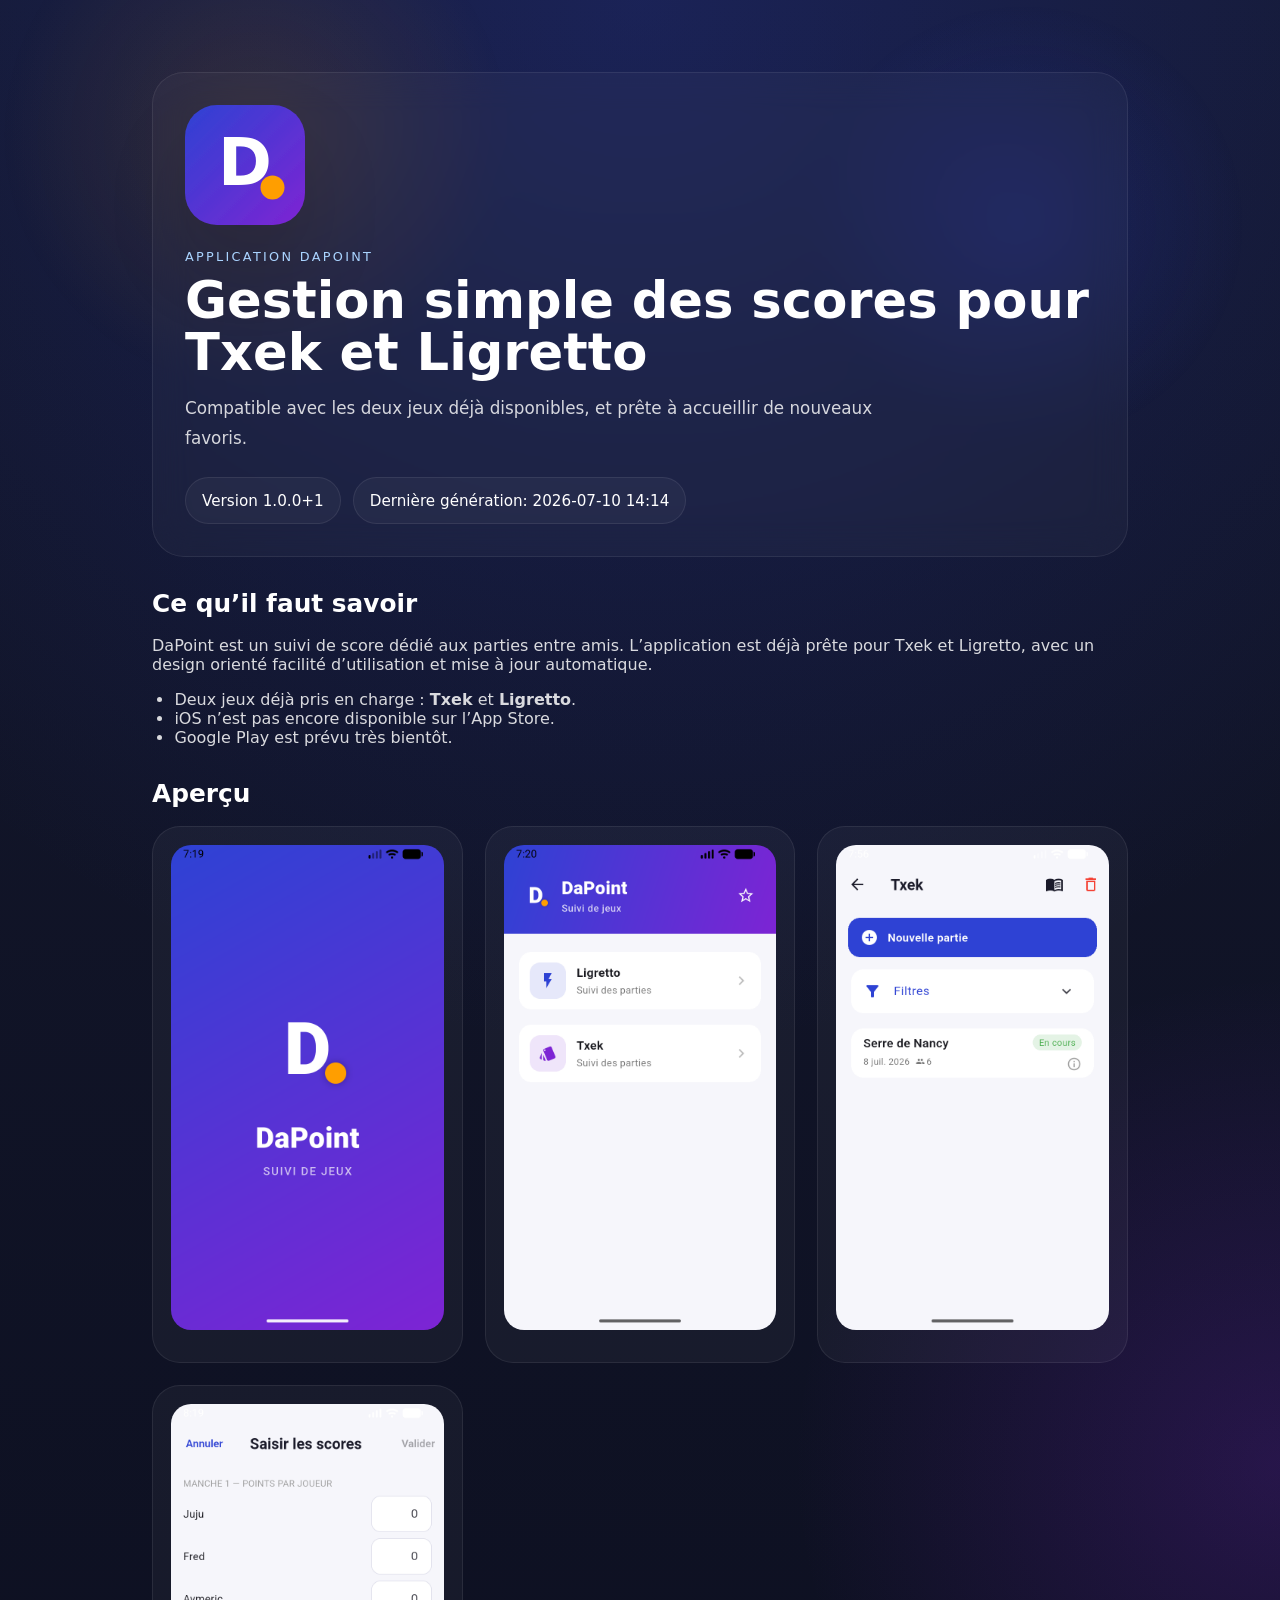
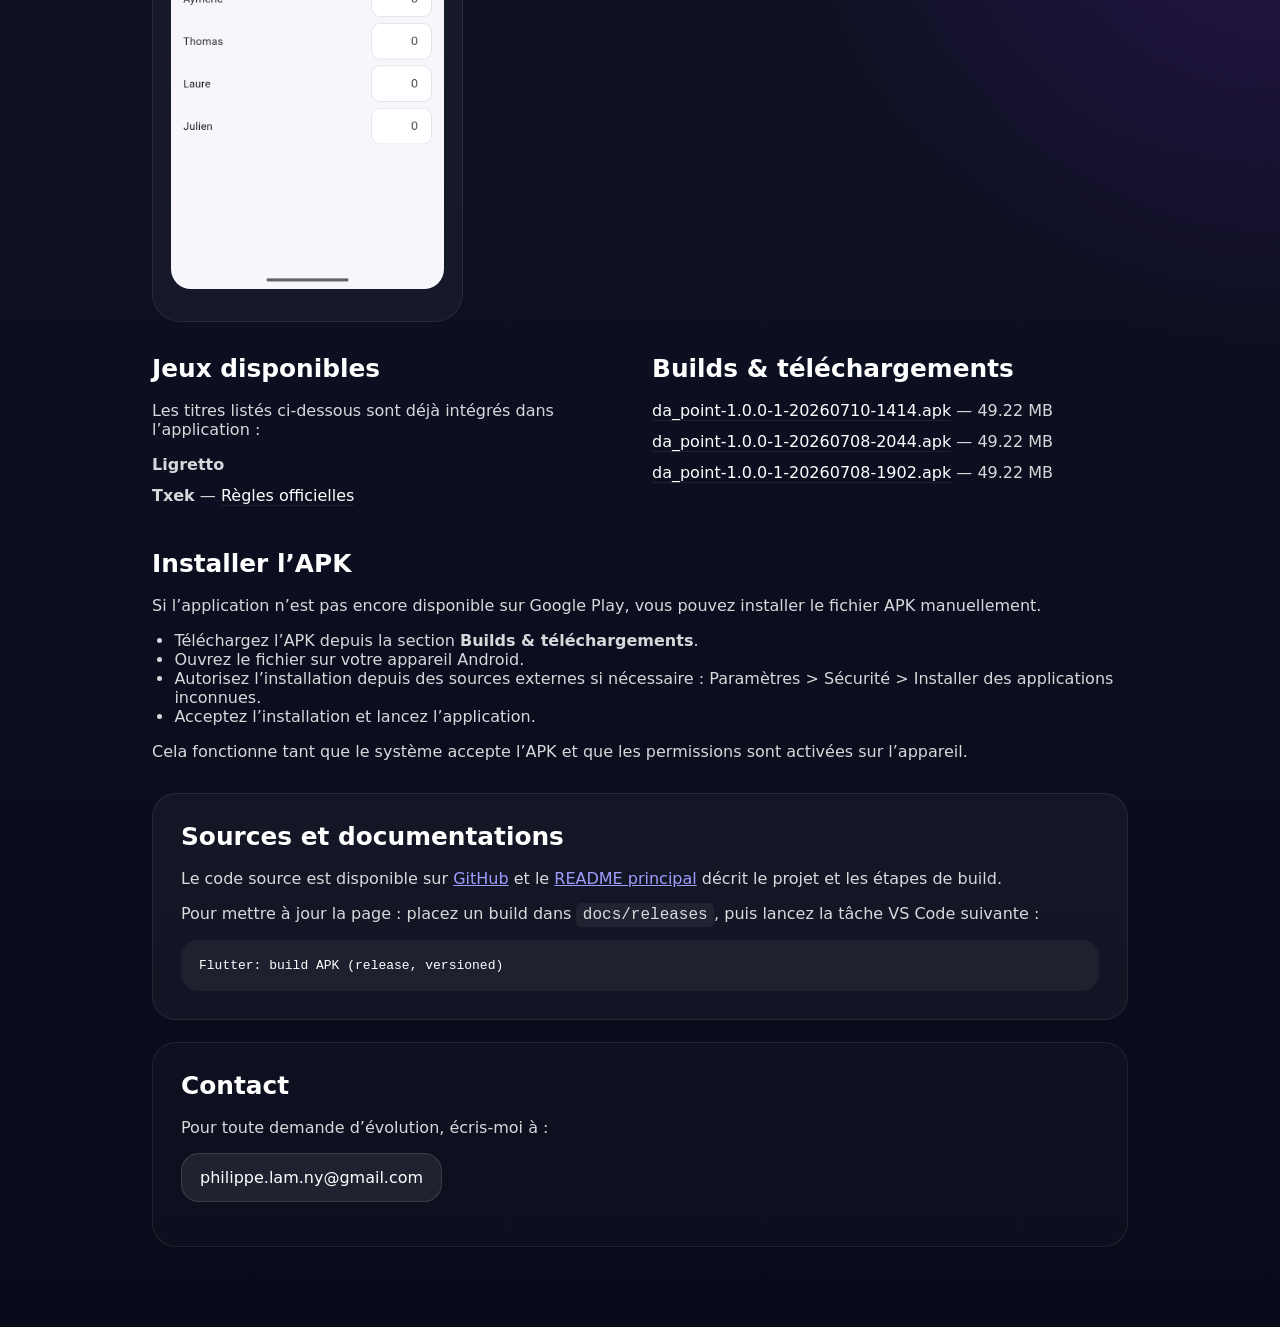
==== docs/index.html @ 2b5a8661 "Fixe" ====
<!DOCTYPE html>
<html lang="fr">

<head>
  <meta charset="UTF-8" />
  <meta name="viewport" content="width=device-width, initial-scale=1.0" />
  <meta name="theme-color" content="#2E42D3" />
  <meta name="description"
    content="DaPoint — suivi de score pour Txek et Ligretto. iOS bientôt disponible, Android bientôt sur Google Play." />
  <title>DaPoint — Présentation</title>
  <link rel="icon" href="favicon.svg" type="image/svg+xml" />
  <link rel="stylesheet" href="styles.css" />
</head>

<body>
  <main>
    <section class="hero">
      <div class="hero-brand">
        <img src="logo.svg" alt="Logo DaPoint" class="hero-logo" />
        <div>
          <p class="eyebrow">Application DaPoint</p>
          <h1>Gestion simple des scores pour Txek et Ligretto</h1>
          <p class="subtitle">Compatible avec les deux jeux déjà disponibles, et prête à accueillir de nouveaux favoris.
          </p>
        </div>
      </div>
      <div class="hero-badges">
        <span>Version 1.0.0+1</span>
        <span>Dernière génération: 2026-07-10 14:14</span>
      </div>
    </section>

    <section>
      <h2>Ce qu’il faut savoir</h2>
      <p>DaPoint est un suivi de score dédié aux parties entre amis. L’application est déjà prête pour Txek et Ligretto,
        avec un design orienté facilité d’utilisation et mise à jour automatique.</p>
      <ul>
        <li>Deux jeux déjà pris en charge : <strong>Txek</strong> et <strong>Ligretto</strong>.</li>
        <li>iOS n’est pas encore disponible sur l’App Store.</li>
        <li>Google Play est prévu très bientôt.</li>
      </ul>
    </section>

    <section class="screens">
      <h2>Aperçu</h2>
      <div class="screens-grid">
          <div class="screen-card"><img src="screenshots/screen_app1.png" alt="Capture d'écran DaPoint" /></div>
      <div class="screen-card"><img src="screenshots/screen_app2.png" alt="Capture d'écran DaPoint" /></div>
       <div class="screen-card"><img src="screenshots/screen_new_game.png" alt="Capture d'écran DaPoint" /></div>
       
        <div class="screen-card"><img src="screenshots/screen_serre_de_nancy_score_entry.png"
            alt="Capture d'écran DaPoint" /></div>
        
      </div>
    </section>

    <section>
      <div class="section-grid">
        <div>
          <h2>Jeux disponibles</h2>
          <p>Les titres listés ci-dessous sont déjà intégrés dans l’application :</p>
          <ul class="link-list">
            <li><strong>Ligretto</strong></li>
            <li><strong>Txek</strong> — <a href="https://www.txek.fr/txek-faq/" target="_blank" rel="noopener">Règles
                officielles</a></li>
          </ul>
        </div>

        <div>
          <h2>Builds & téléchargements</h2>
          <ul class="link-list">
            <li><a href="releases/da_point-1.0.0-1-20260710-1414.apk">da_point-1.0.0-1-20260710-1414.apk</a> — 49.22 MB
            </li>
            <li><a href="releases/da_point-1.0.0-1-20260708-2044.apk">da_point-1.0.0-1-20260708-2044.apk</a> — 49.22 MB
            </li>
            <li><a href="releases/da_point-1.0.0-1-20260708-1902.apk">da_point-1.0.0-1-20260708-1902.apk</a> — 49.22 MB
            </li>
          </ul>
        </div>
      </div>
    </section>

    <section>
      <h2>Installer l’APK</h2>
      <p>Si l’application n’est pas encore disponible sur Google Play, vous pouvez installer le fichier APK
        manuellement.</p>
      <ul>
        <li>Téléchargez l’APK depuis la section <strong>Builds & téléchargements</strong>.</li>
        <li>Ouvrez le fichier sur votre appareil Android.</li>
        <li>Autorisez l’installation depuis des sources externes si nécessaire : Paramètres > Sécurité > Installer des
          applications inconnues.</li>
        <li>Acceptez l’installation et lancez l’application.</li>
      </ul>
      <p>Cela fonctionne tant que le système accepte l’APK et que les permissions sont activées sur l’appareil.</p>
    </section>

    <section class="callout">
      <h2>Sources et documentations</h2>
      <p>Le code source est disponible sur <a href="https://github.com/philippelamny/DaPoint-IOS" target="_blank"
          rel="noopener">GitHub</a> et le <a href="https://github.com/philippelamny/DaPoint-IOS/blob/main/README.md"
          target="_blank" rel="noopener">README principal</a> décrit le projet et les étapes de build.</p>
      <p>Pour mettre à jour la page : placez un build dans <code>docs/releases</code>, puis lancez la tâche VS Code
        suivante :</p>
      <pre>Flutter: build APK (release, versioned)</pre>
    </section>

    <section class="contact-block">
      <h2>Contact</h2>
      <p>Pour toute demande d’évolution, écris-moi à :</p>
      <p class="contact-link"><a
          href="mailto:philippe.lam.ny@gmail.com?subject=Demande%20d%27%C3%A9volution">philippe.lam.ny@gmail.com</a></p>
    </section>
  </main>
</body>

</html>
---- docs/styles.css ----
* {
  box-sizing: border-box;
}

:root {
  color-scheme: dark;
  color: #ffffff;
  background: #090b1a;
  font-family: Inter, system-ui, -apple-system, BlinkMacSystemFont, "Segoe UI", sans-serif;
}

body {
  margin: 0;
  min-height: 100vh;
  background: radial-gradient(circle at top, rgba(46, 66, 211, 0.25), transparent 35%),
              radial-gradient(circle at right, rgba(126, 36, 211, 0.22), transparent 25%),
              linear-gradient(180deg, #14182d 0%, #090b1a 100%);
}

body::before {
  content: "";
  position: fixed;
  inset: 0;
  background: radial-gradient(circle at 20% 15%, rgba(255, 158, 0, 0.12), transparent 20%),
              radial-gradient(circle at 80% 25%, rgba(46, 66, 211, 0.18), transparent 18%);
  pointer-events: none;
}

main {
  position: relative;
  max-width: 1024px;
  margin: 0 auto;
  padding: 40px 24px 80px;
}

.hero {
  border: 1px solid rgba(255, 255, 255, 0.08);
  background: rgba(255, 255, 255, 0.03);
  backdrop-filter: blur(18px);
  border-radius: 32px;
  padding: 32px;
  display: grid;
  gap: 24px;
}

.hero-brand {
  display: flex;
  align-items: center;
  gap: 24px;
  flex-wrap: wrap;
  justify-content: space-between;
}

.hero-brand > div {
  min-width: 0;
}

.hero-logo {
  width: 120px;
  min-width: 120px;
  border-radius: 32px;
  box-shadow: 0 40px 80px rgba(0, 0, 0, 0.15);
  flex-shrink: 0;
}

.eyebrow {
  margin: 0 0 10px;
  text-transform: uppercase;
  letter-spacing: 0.18em;
  color: #aad4ff;
  font-size: 0.8rem;
}

.hero h1 {
  margin: 0;
  font-size: clamp(2.4rem, 4vw, 4rem);
  line-height: 1.02;
}

.subtitle {
  margin: 16px 0 0;
  max-width: 700px;
  color: rgba(255, 255, 255, 0.82);
  font-size: 1.05rem;
  line-height: 1.75;
}

.hero-badges {
  display: flex;
  flex-wrap: wrap;
  gap: 12px;
  justify-content: flex-start;
}

.hero-badges span {
  display: inline-flex;
  align-items: center;
  gap: 0.5rem;
  padding: 0.85rem 1rem;
  border-radius: 999px;
  border: 1px solid rgba(255, 255, 255, 0.08);
  background: rgba(255, 255, 255, 0.04);
  font-size: 0.95rem;
}

section {
  margin-top: 32px;
}

h2 {
  margin: 0 0 18px;
  font-size: 1.55rem;
}

p,
li {
  color: rgba(255, 255, 255, 0.84);
}

ul {
  padding-left: 1.4rem;
  margin: 0;
}

ul.link-list {
  list-style: none;
  padding: 0;
  margin: 0;
}

ul.link-list li {
  margin-bottom: 12px;
}

ul.link-list li a {
  color: #fff;
  text-decoration: none;
  border-bottom: 1px solid rgba(255, 255, 255, 0.08);
}

ul.link-list li a:hover {
  color: #ffd071;
  border-color: rgba(255, 209, 113, 0.28);
}

.code,
code {
  font-family: ui-monospace, SFMono-Regular, Menlo, Monaco, Consolas, "Liberation Mono", "Courier New", monospace;
  background: rgba(255, 255, 255, 0.06);
  padding: 0.2rem 0.4rem;
  border-radius: 0.35rem;
}

.section-grid {
  display: grid;
  gap: 24px;
  grid-template-columns: repeat(auto-fit, minmax(280px, 1fr));
}

.callout {
  border: 1px solid rgba(255, 255, 255, 0.08);
  background: rgba(255, 255, 255, 0.04);
  padding: 28px;
  border-radius: 24px;
}

.contact-block {
  border: 1px solid rgba(255, 255, 255, 0.08);
  background: rgba(255, 255, 255, 0.02);
  padding: 28px;
  border-radius: 24px;
  margin-top: 22px;
}

.contact-block p {
  margin: 0 0 16px;
}

.contact-link a {
  display: inline-flex;
  align-items: center;
  padding: 14px 18px;
  border-radius: 18px;
  background: rgba(255, 255, 255, 0.08);
  color: #ffffff;
  text-decoration: none;
  border: 1px solid rgba(255, 255, 255, 0.12);
}

.contact-link a:hover {
  background: rgba(255, 255, 255, 0.12);
}

pre {
  margin: 16px 0 0;
  padding: 18px;
  border-radius: 18px;
  background: rgba(255, 255, 255, 0.05);
  overflow-x: auto;
}

.screens {
  margin-top: 32px;
}

.screens-grid,
.screenshot-grid {
  display: grid;
  gap: 22px;
  grid-template-columns: repeat(auto-fit, minmax(240px, 1fr));
}

.screen-card,
.screenshot-card {
  background: rgba(255, 255, 255, 0.04);
  border: 1px solid rgba(255, 255, 255, 0.08);
  border-radius: 28px;
  padding: 18px;
}

.screen-card img,
.screenshot-card img {
  width: 100%;
  height: auto;
  border-radius: 20px;
  display: block;
  margin-bottom: 14px;
}

.screen-card p,
.screenshot-card p {
  margin: 0;
  color: rgba(255, 255, 255, 0.82);
  font-size: 0.98rem;
}

.screenshot-card {
  padding: 12px;
}

@media (max-width: 980px) {
  .screens-grid,
  .screenshot-grid {
    grid-template-columns: repeat(2, minmax(220px, 1fr));
  }
}

@media (max-width: 720px) {
  main {
    padding: 24px 16px 48px;
  }

  .hero {
    padding: 24px;
  }

  .hero-brand {
    justify-content: center;
    gap: 18px;
  }

  .hero-logo {
    width: 98px;
    min-width: auto;
  }

  .hero-badges {
    justify-content: center;
  }

  .hero-badges span {
    width: 100%;
    justify-content: center;
  }

  .section-grid {
    grid-template-columns: 1fr;
  }

  .screens-grid,
  .screenshot-grid {
    grid-template-columns: 1fr;
  }

  .screen-card,
  .screenshot-card,
  .callout,
  .contact-block {
    padding: 18px;
  }
}
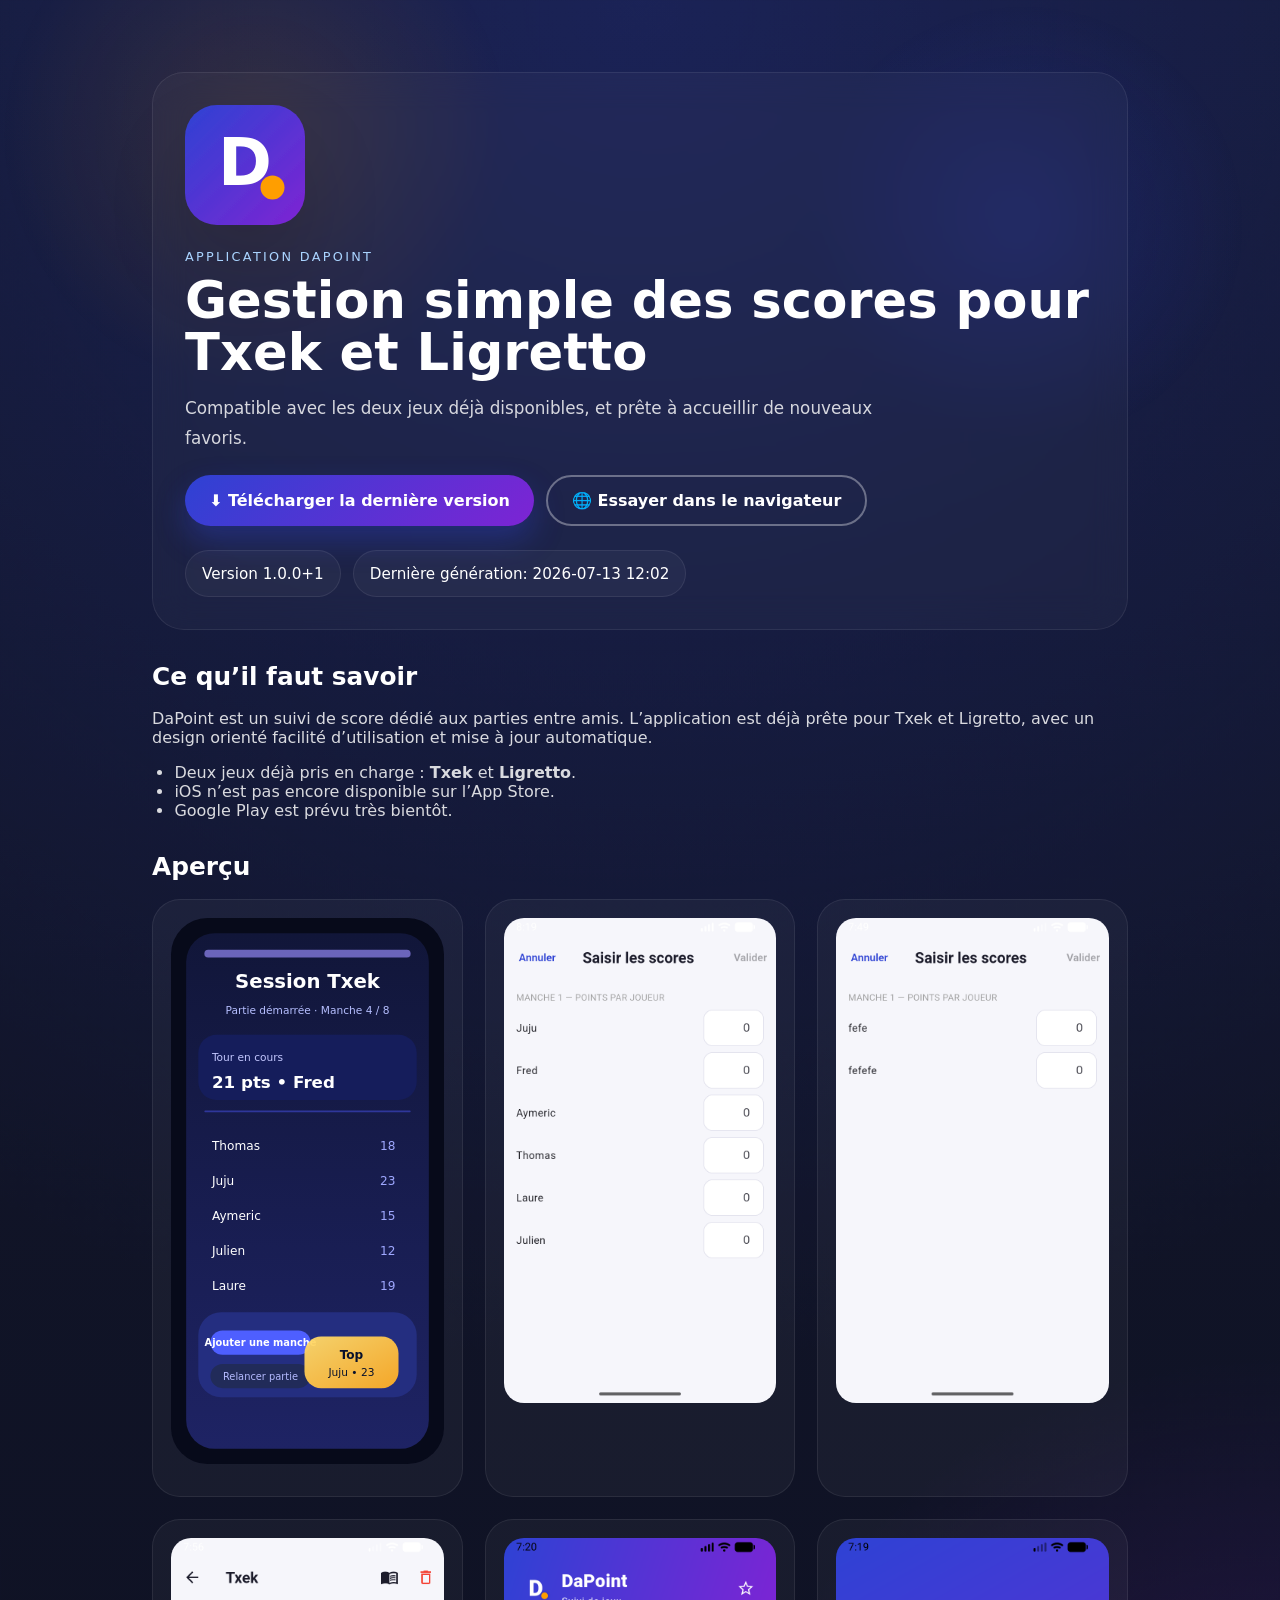
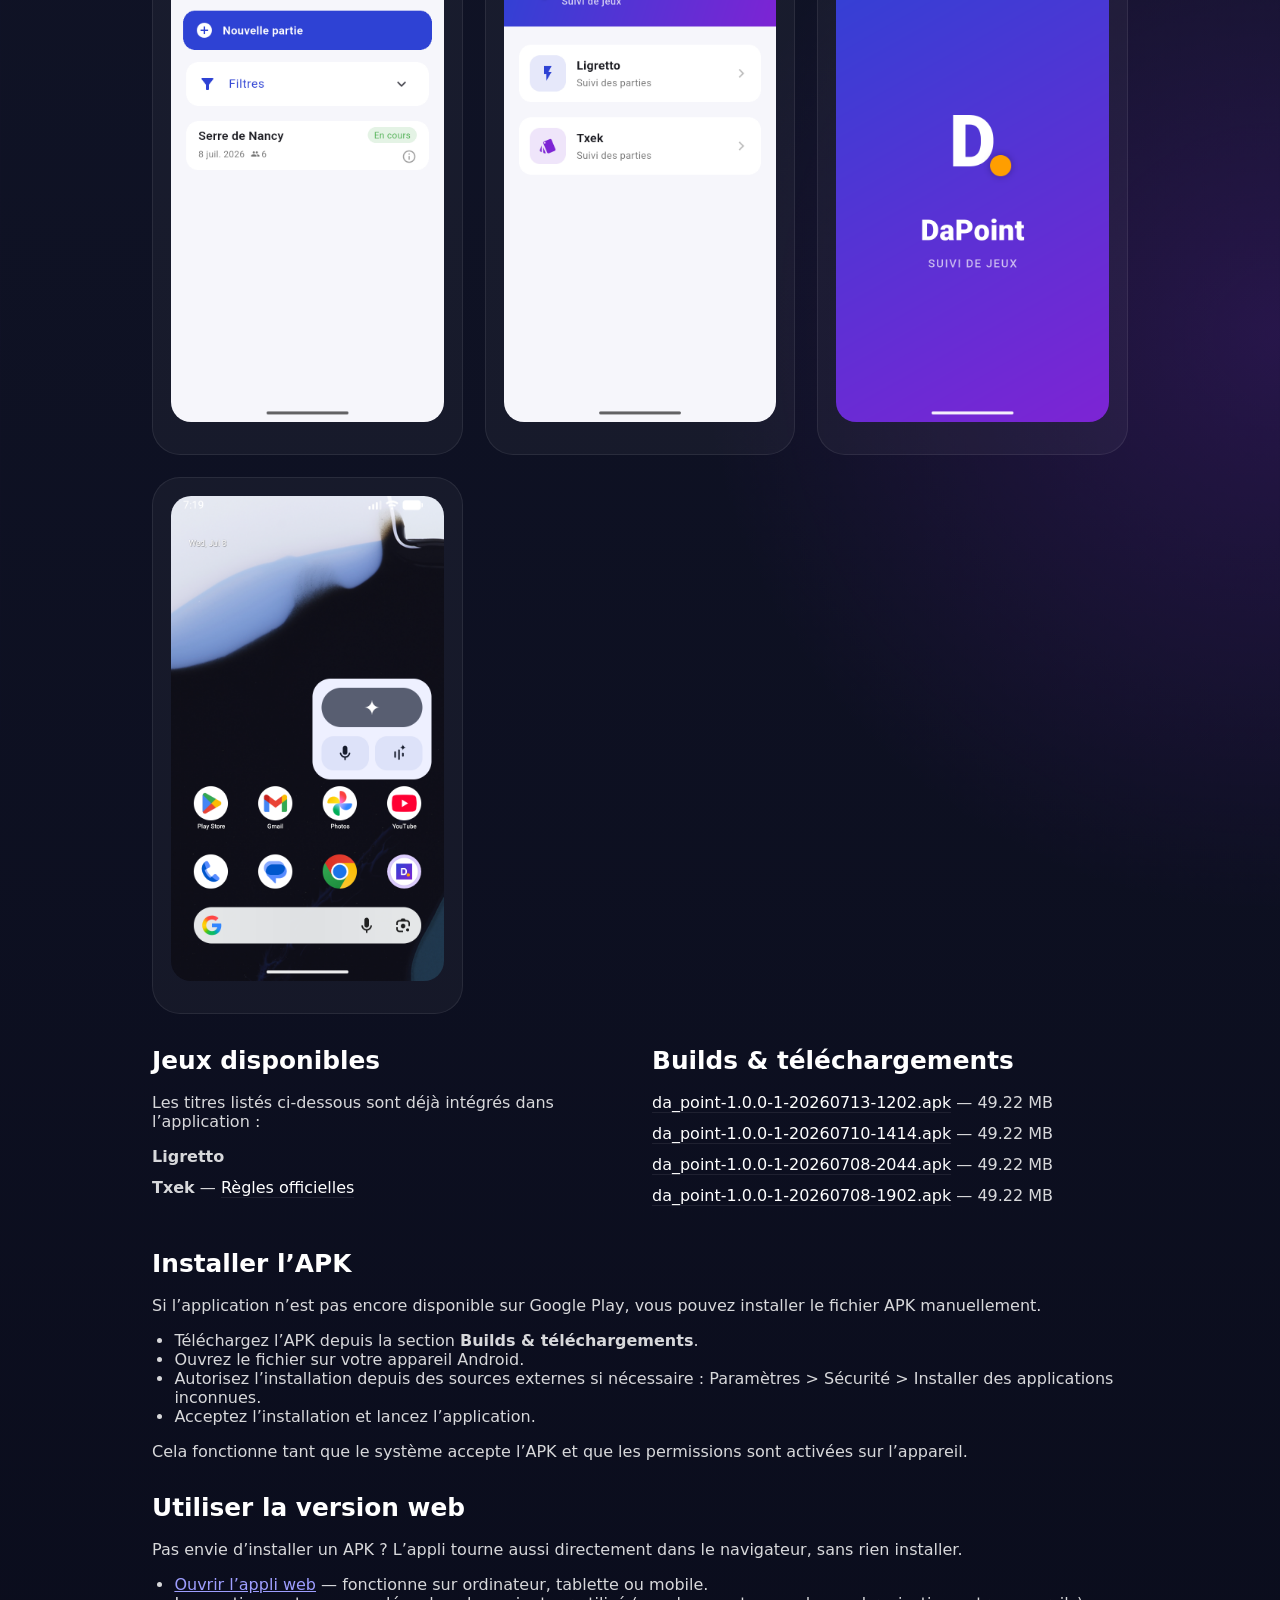
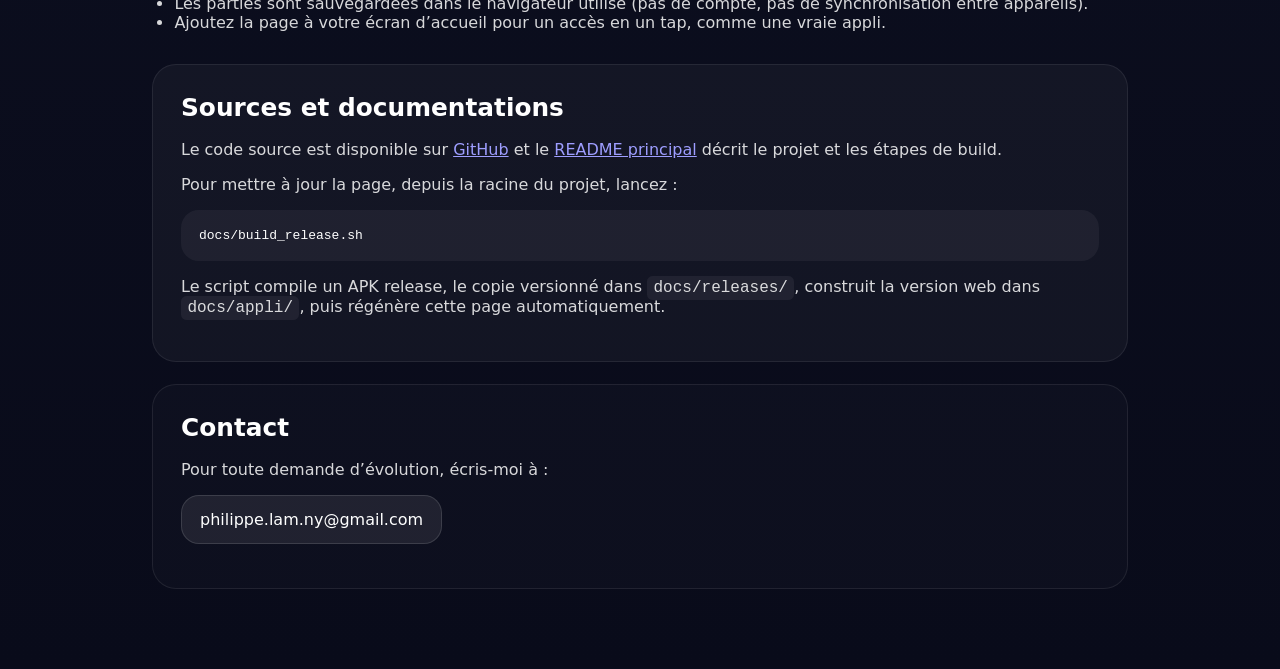
==== commit 006208e5: "Appli web" ====
--- a/docs/index.html
+++ b/docs/index.html
@@ -1,17 +1,14 @@
 <!DOCTYPE html>
 <html lang="fr">
-
 <head>
   <meta charset="UTF-8" />
   <meta name="viewport" content="width=device-width, initial-scale=1.0" />
   <meta name="theme-color" content="#2E42D3" />
-  <meta name="description"
-    content="DaPoint — suivi de score pour Txek et Ligretto. iOS bientôt disponible, Android bientôt sur Google Play." />
+  <meta name="description" content="DaPoint — suivi de score pour Txek et Ligretto. iOS bientôt disponible, Android bientôt sur Google Play." />
   <title>DaPoint — Présentation</title>
   <link rel="icon" href="favicon.svg" type="image/svg+xml" />
   <link rel="stylesheet" href="styles.css" />
 </head>
-
 <body>
   <main>
     <section class="hero">
@@ -20,20 +17,22 @@
         <div>
           <p class="eyebrow">Application DaPoint</p>
           <h1>Gestion simple des scores pour Txek et Ligretto</h1>
-          <p class="subtitle">Compatible avec les deux jeux déjà disponibles, et prête à accueillir de nouveaux favoris.
-          </p>
+          <p class="subtitle">Compatible avec les deux jeux déjà disponibles, et prête à accueillir de nouveaux favoris.</p>
+          <div class="hero-ctas">
+            <a class="cta" href="releases/da_point-1.0.0-1-20260713-1202.apk" download>⬇️ Télécharger la dernière version</a>
+            <a class="cta secondary" href="appli/">🌐 Essayer dans le navigateur</a>
+          </div>
         </div>
       </div>
       <div class="hero-badges">
         <span>Version 1.0.0+1</span>
-        <span>Dernière génération: 2026-07-10 14:14</span>
+        <span>Dernière génération: 2026-07-13 12:02</span>
       </div>
     </section>
 
     <section>
       <h2>Ce qu’il faut savoir</h2>
-      <p>DaPoint est un suivi de score dédié aux parties entre amis. L’application est déjà prête pour Txek et Ligretto,
-        avec un design orienté facilité d’utilisation et mise à jour automatique.</p>
+      <p>DaPoint est un suivi de score dédié aux parties entre amis. L’application est déjà prête pour Txek et Ligretto, avec un design orienté facilité d’utilisation et mise à jour automatique.</p>
       <ul>
         <li>Deux jeux déjà pris en charge : <strong>Txek</strong> et <strong>Ligretto</strong>.</li>
         <li>iOS n’est pas encore disponible sur l’App Store.</li>
@@ -44,13 +43,10 @@
     <section class="screens">
       <h2>Aperçu</h2>
       <div class="screens-grid">
-          <div class="screen-card"><img src="screenshots/screen_app1.png" alt="Capture d'écran DaPoint" /></div>
-      <div class="screen-card"><img src="screenshots/screen_app2.png" alt="Capture d'écran DaPoint" /></div>
-       <div class="screen-card"><img src="screenshots/screen_new_game.png" alt="Capture d'écran DaPoint" /></div>
-       
-        <div class="screen-card"><img src="screenshots/screen_serre_de_nancy_score_entry.png"
-            alt="Capture d'écran DaPoint" /></div>
-        
+        <div class="screen-card">
+          <img src="screen-live-game.svg" alt="Partie en cours DaPoint" />
+        </div>
+        <div class="screen-card"><img src="screenshots/screen_serre_de_nancy_score_entry.png" alt="Capture d'écran DaPoint" /></div><div class="screen-card"><img src="screenshots/screen_score_entry.png" alt="Capture d'écran DaPoint" /></div><div class="screen-card"><img src="screenshots/screen_new_game.png" alt="Capture d'écran DaPoint" /></div><div class="screen-card"><img src="screenshots/screen_app2.png" alt="Capture d'écran DaPoint" /></div><div class="screen-card"><img src="screenshots/screen_app1.png" alt="Capture d'écran DaPoint" /></div><div class="screen-card"><img src="screenshots/screen1.png" alt="Capture d'écran DaPoint" /></div>
       </div>
     </section>
 
@@ -60,21 +56,14 @@
           <h2>Jeux disponibles</h2>
           <p>Les titres listés ci-dessous sont déjà intégrés dans l’application :</p>
           <ul class="link-list">
-            <li><strong>Ligretto</strong></li>
-            <li><strong>Txek</strong> — <a href="https://www.txek.fr/txek-faq/" target="_blank" rel="noopener">Règles
-                officielles</a></li>
+            <li><strong>Ligretto</strong></li><li><strong>Txek</strong> — <a href="https://www.txek.fr/txek-faq/" target="_blank" rel="noopener">Règles officielles</a></li>
           </ul>
         </div>
 
         <div>
           <h2>Builds & téléchargements</h2>
           <ul class="link-list">
-            <li><a href="releases/da_point-1.0.0-1-20260710-1414.apk">da_point-1.0.0-1-20260710-1414.apk</a> — 49.22 MB
-            </li>
-            <li><a href="releases/da_point-1.0.0-1-20260708-2044.apk">da_point-1.0.0-1-20260708-2044.apk</a> — 49.22 MB
-            </li>
-            <li><a href="releases/da_point-1.0.0-1-20260708-1902.apk">da_point-1.0.0-1-20260708-1902.apk</a> — 49.22 MB
-            </li>
+            <li><a href="releases/da_point-1.0.0-1-20260713-1202.apk">da_point-1.0.0-1-20260713-1202.apk</a> — 49.22 MB</li><li><a href="releases/da_point-1.0.0-1-20260710-1414.apk">da_point-1.0.0-1-20260710-1414.apk</a> — 49.22 MB</li><li><a href="releases/da_point-1.0.0-1-20260708-2044.apk">da_point-1.0.0-1-20260708-2044.apk</a> — 49.22 MB</li><li><a href="releases/da_point-1.0.0-1-20260708-1902.apk">da_point-1.0.0-1-20260708-1902.apk</a> — 49.22 MB</li>
           </ul>
         </div>
       </div>
@@ -82,35 +71,39 @@
 
     <section>
       <h2>Installer l’APK</h2>
-      <p>Si l’application n’est pas encore disponible sur Google Play, vous pouvez installer le fichier APK
-        manuellement.</p>
+      <p>Si l’application n’est pas encore disponible sur Google Play, vous pouvez installer le fichier APK manuellement.</p>
       <ul>
         <li>Téléchargez l’APK depuis la section <strong>Builds & téléchargements</strong>.</li>
         <li>Ouvrez le fichier sur votre appareil Android.</li>
-        <li>Autorisez l’installation depuis des sources externes si nécessaire : Paramètres > Sécurité > Installer des
-          applications inconnues.</li>
+        <li>Autorisez l’installation depuis des sources externes si nécessaire : Paramètres > Sécurité > Installer des applications inconnues.</li>
         <li>Acceptez l’installation et lancez l’application.</li>
       </ul>
       <p>Cela fonctionne tant que le système accepte l’APK et que les permissions sont activées sur l’appareil.</p>
     </section>
 
+    <section>
+      <h2>Utiliser la version web</h2>
+      <p>Pas envie d’installer un APK ? L’appli tourne aussi directement dans le navigateur, sans rien installer.</p>
+      <ul>
+        <li><a href="appli/">Ouvrir l’appli web</a> — fonctionne sur ordinateur, tablette ou mobile.</li>
+        <li>Les parties sont sauvegardées dans le navigateur utilisé (pas de compte, pas de synchronisation entre appareils).</li>
+        <li>Ajoutez la page à votre écran d’accueil pour un accès en un tap, comme une vraie appli.</li>
+      </ul>
+    </section>
+
     <section class="callout">
       <h2>Sources et documentations</h2>
-      <p>Le code source est disponible sur <a href="https://github.com/philippelamny/DaPoint-IOS" target="_blank"
-          rel="noopener">GitHub</a> et le <a href="https://github.com/philippelamny/DaPoint-IOS/blob/main/README.md"
-          target="_blank" rel="noopener">README principal</a> décrit le projet et les étapes de build.</p>
-      <p>Pour mettre à jour la page : placez un build dans <code>docs/releases</code>, puis lancez la tâche VS Code
-        suivante :</p>
-      <pre>Flutter: build APK (release, versioned)</pre>
+      <p>Le code source est disponible sur <a href="https://github.com/philippelamny/DaPoint-IOS" target="_blank" rel="noopener">GitHub</a> et le <a href="https://github.com/philippelamny/DaPoint-IOS/blob/main/README.md" target="_blank" rel="noopener">README principal</a> décrit le projet et les étapes de build.</p>
+      <p>Pour mettre à jour la page, depuis la racine du projet, lancez :</p>
+      <pre>docs/build_release.sh</pre>
+      <p>Le script compile un APK release, le copie versionné dans <code>docs/releases/</code>, construit la version web dans <code>docs/appli/</code>, puis régénère cette page automatiquement.</p>
     </section>
 
     <section class="contact-block">
       <h2>Contact</h2>
       <p>Pour toute demande d’évolution, écris-moi à :</p>
-      <p class="contact-link"><a
-          href="mailto:philippe.lam.ny@gmail.com?subject=Demande%20d%27%C3%A9volution">philippe.lam.ny@gmail.com</a></p>
+      <p class="contact-link"><a href="mailto:philippe.lam.ny@gmail.com?subject=Demande%20d%27%C3%A9volution">philippe.lam.ny@gmail.com</a></p>
     </section>
   </main>
 </body>
-
-</html>+</html>
--- a/docs/styles.css
+++ b/docs/styles.css
@@ -83,6 +83,42 @@
   color: rgba(255, 255, 255, 0.82);
   font-size: 1.05rem;
   line-height: 1.75;
+}
+
+.hero-ctas {
+  display: flex;
+  flex-wrap: wrap;
+  gap: 12px;
+}
+
+.cta {
+  display: inline-flex;
+  align-items: center;
+  gap: 8px;
+  margin-top: 22px;
+  padding: 14px 24px;
+  border-radius: 999px;
+  background: linear-gradient(135deg, #2e42d3, #7d24d4);
+  color: #fff;
+  font-weight: 700;
+  text-decoration: none;
+  box-shadow: 0 14px 30px rgba(46, 66, 211, 0.35);
+}
+
+.cta:hover {
+  filter: brightness(1.1);
+}
+
+.cta.secondary {
+  background: transparent;
+  color: #fff;
+  border: 2px solid rgba(255, 255, 255, 0.35);
+  box-shadow: none;
+}
+
+.cta.secondary:hover {
+  background: rgba(255, 255, 255, 0.1);
+  border-color: rgba(255, 255, 255, 0.6);
 }
 
 .hero-badges {
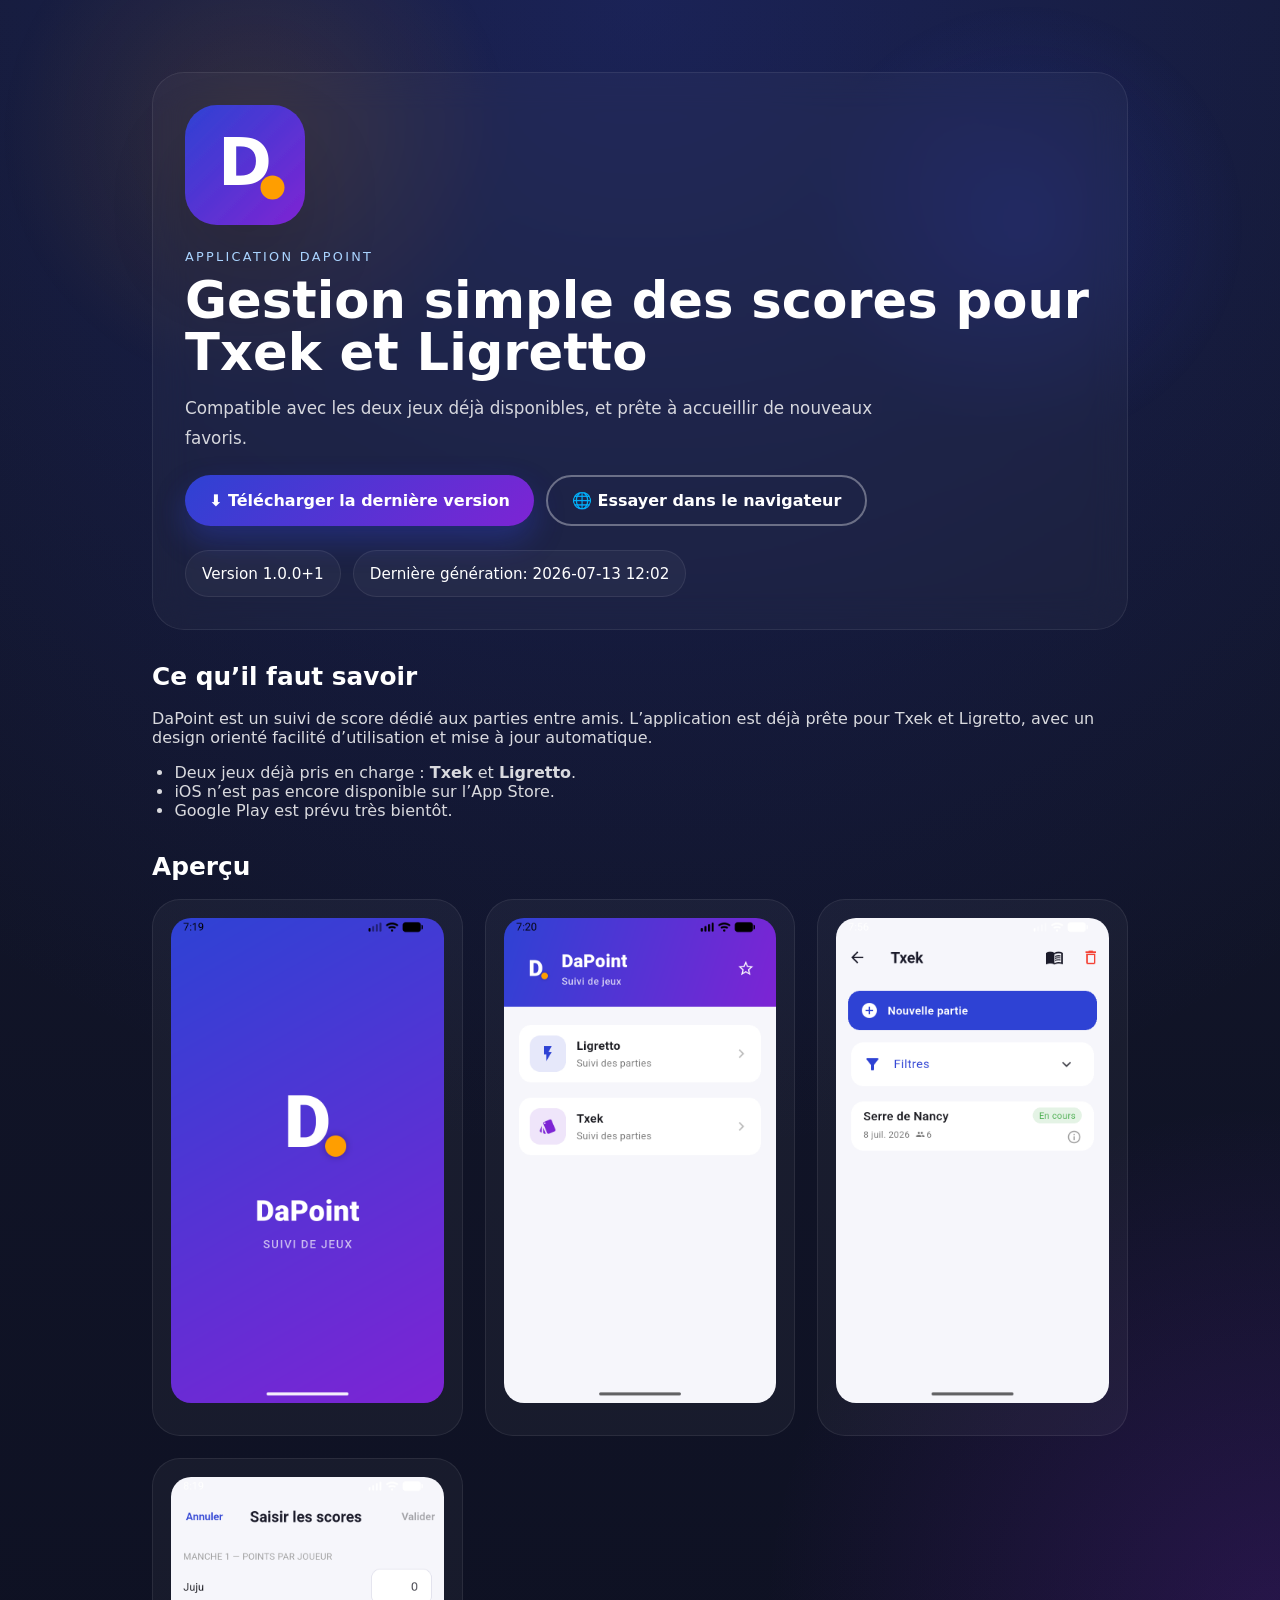
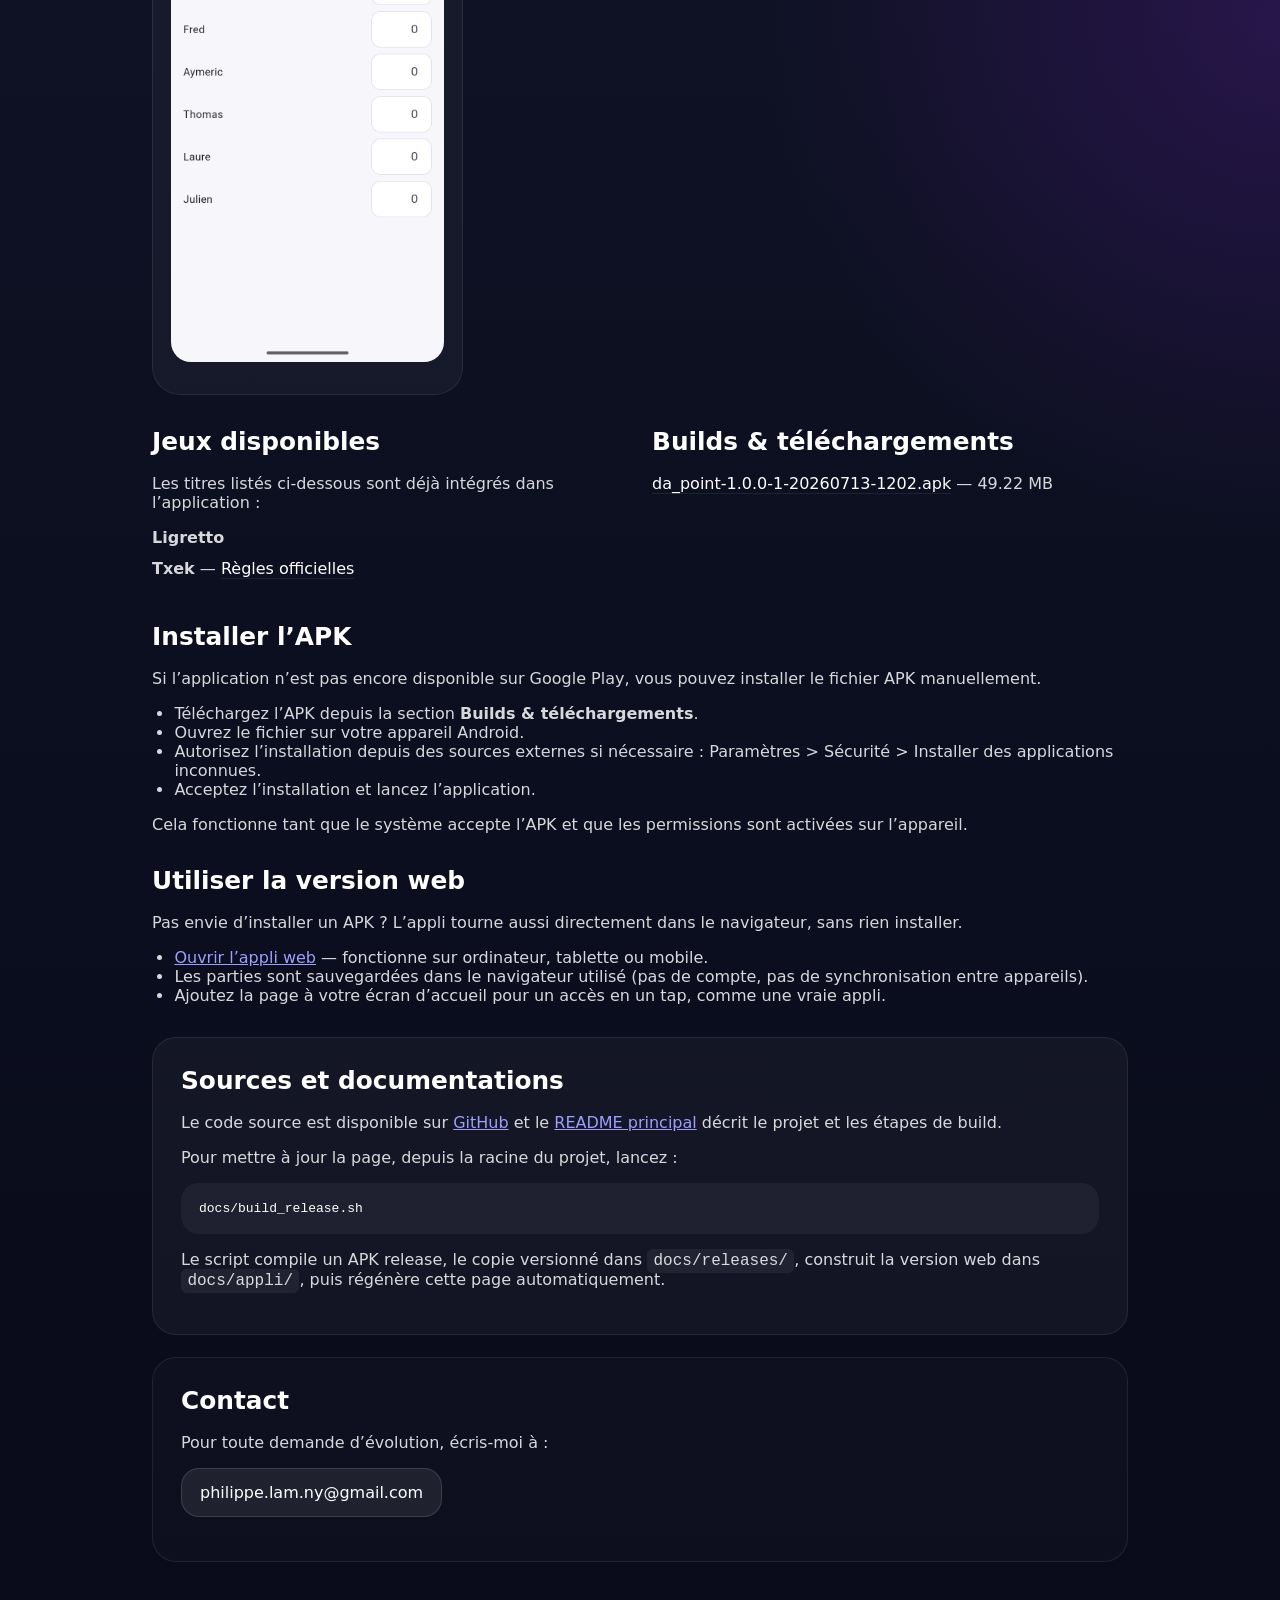
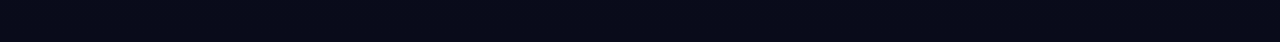
==== commit d7ad24bc: "fix" ====
--- a/docs/index.html
+++ b/docs/index.html
@@ -43,10 +43,7 @@
     <section class="screens">
       <h2>Aperçu</h2>
       <div class="screens-grid">
-        <div class="screen-card">
-          <img src="screen-live-game.svg" alt="Partie en cours DaPoint" />
-        </div>
-        <div class="screen-card"><img src="screenshots/screen_serre_de_nancy_score_entry.png" alt="Capture d'écran DaPoint" /></div><div class="screen-card"><img src="screenshots/screen_score_entry.png" alt="Capture d'écran DaPoint" /></div><div class="screen-card"><img src="screenshots/screen_new_game.png" alt="Capture d'écran DaPoint" /></div><div class="screen-card"><img src="screenshots/screen_app2.png" alt="Capture d'écran DaPoint" /></div><div class="screen-card"><img src="screenshots/screen_app1.png" alt="Capture d'écran DaPoint" /></div><div class="screen-card"><img src="screenshots/screen1.png" alt="Capture d'écran DaPoint" /></div>
+        <div class="screen-card"><img src="screenshots/screen_app1.png" alt="Capture d'écran DaPoint" /></div><div class="screen-card"><img src="screenshots/screen_app2.png" alt="Capture d'écran DaPoint" /></div><div class="screen-card"><img src="screenshots/screen_new_game.png" alt="Capture d'écran DaPoint" /></div><div class="screen-card"><img src="screenshots/screen_serre_de_nancy_score_entry.png" alt="Capture d'écran DaPoint" /></div>
       </div>
     </section>
 
@@ -63,7 +60,7 @@
         <div>
           <h2>Builds & téléchargements</h2>
           <ul class="link-list">
-            <li><a href="releases/da_point-1.0.0-1-20260713-1202.apk">da_point-1.0.0-1-20260713-1202.apk</a> — 49.22 MB</li><li><a href="releases/da_point-1.0.0-1-20260710-1414.apk">da_point-1.0.0-1-20260710-1414.apk</a> — 49.22 MB</li><li><a href="releases/da_point-1.0.0-1-20260708-2044.apk">da_point-1.0.0-1-20260708-2044.apk</a> — 49.22 MB</li><li><a href="releases/da_point-1.0.0-1-20260708-1902.apk">da_point-1.0.0-1-20260708-1902.apk</a> — 49.22 MB</li>
+            <li><a href="releases/da_point-1.0.0-1-20260713-1202.apk">da_point-1.0.0-1-20260713-1202.apk</a> — 49.22 MB</li>
           </ul>
         </div>
       </div>
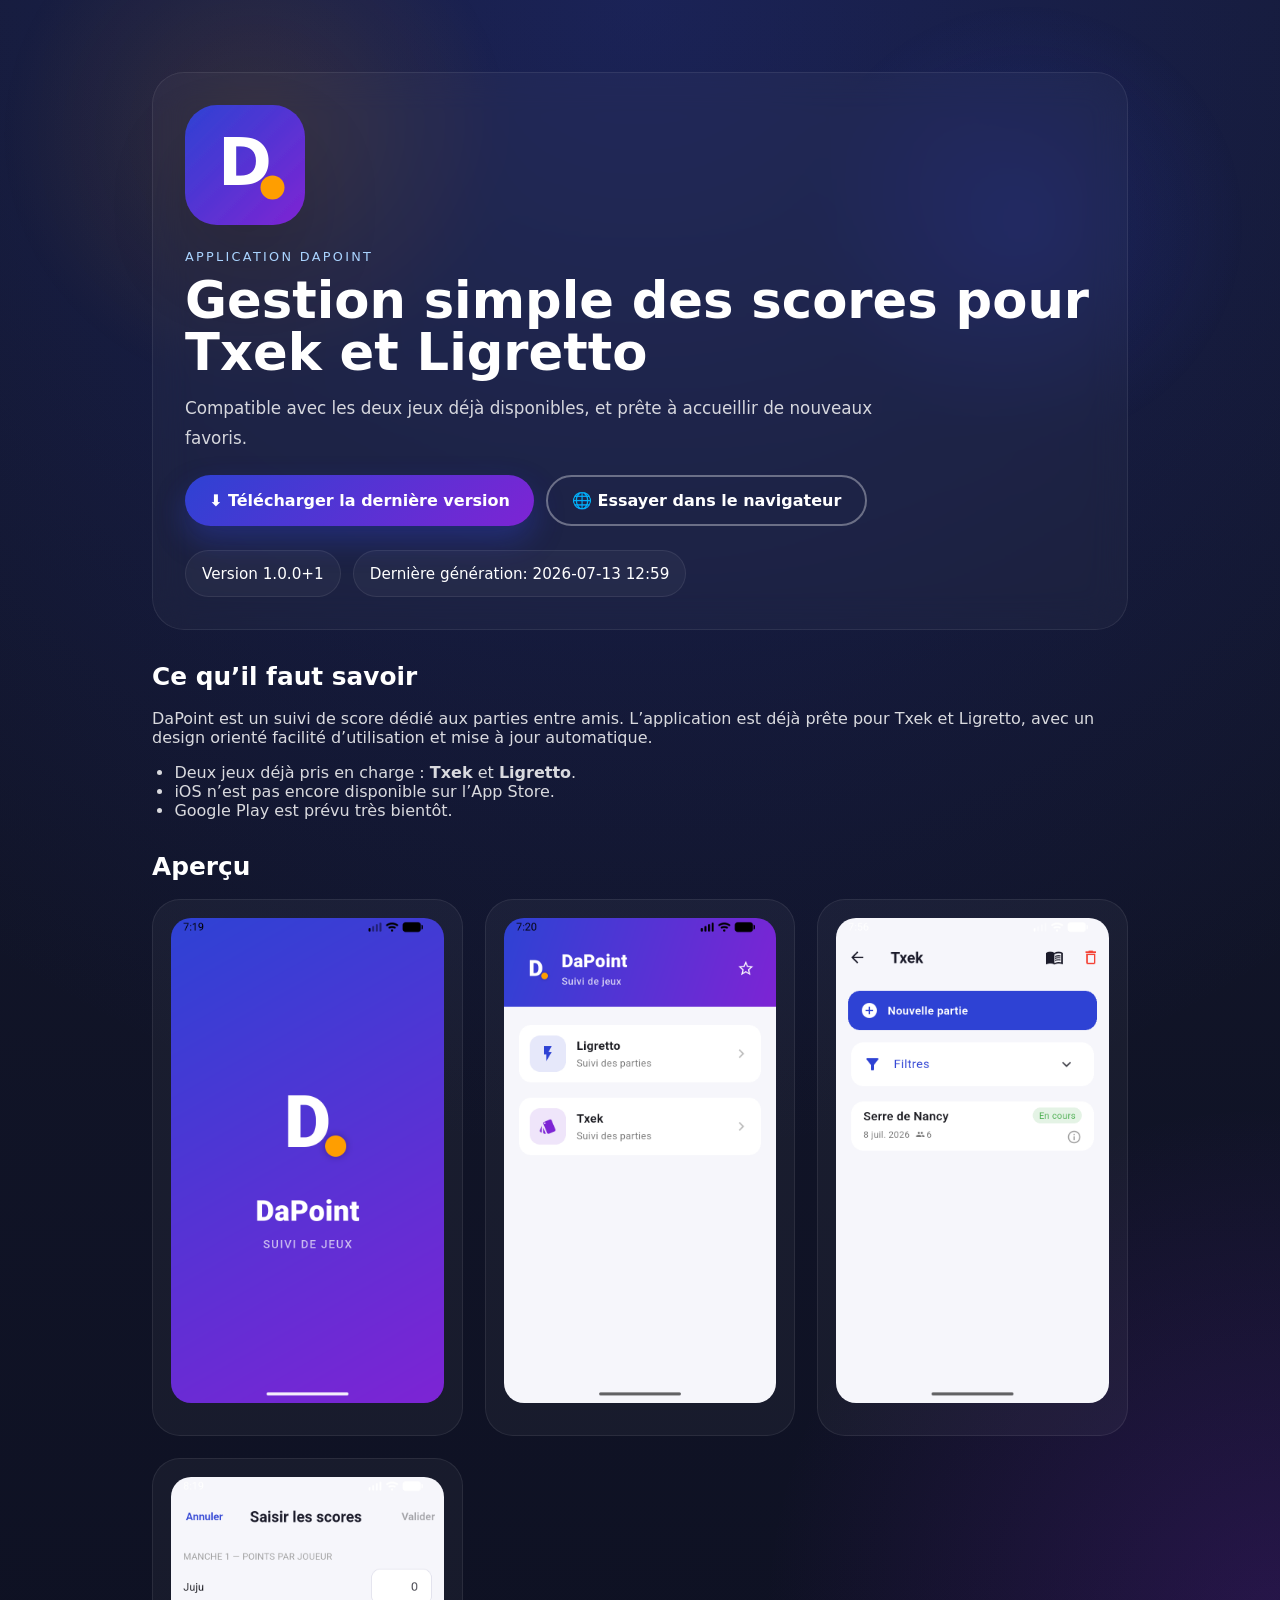
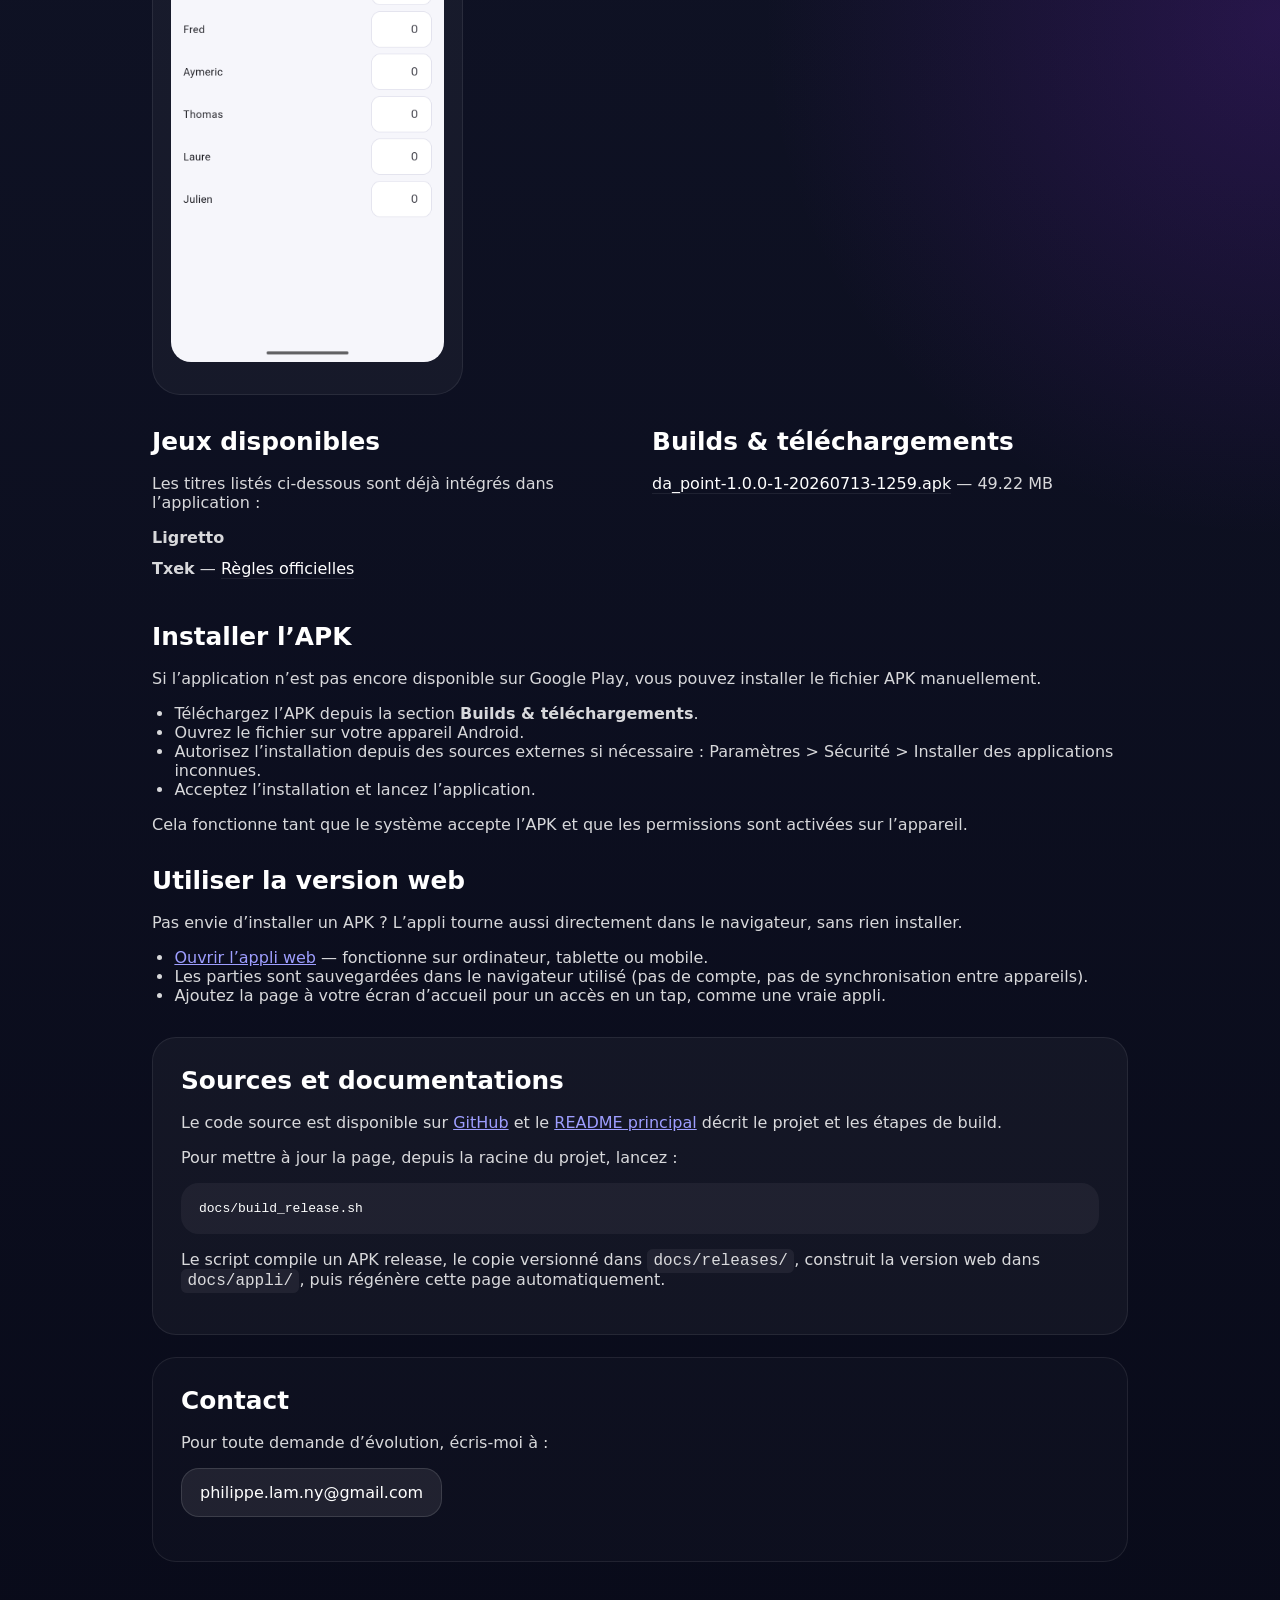
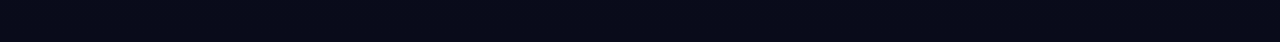
==== commit 3a7429b2: "fix build" ====
--- a/docs/index.html
+++ b/docs/index.html
@@ -19,14 +19,14 @@
           <h1>Gestion simple des scores pour Txek et Ligretto</h1>
           <p class="subtitle">Compatible avec les deux jeux déjà disponibles, et prête à accueillir de nouveaux favoris.</p>
           <div class="hero-ctas">
-            <a class="cta" href="releases/da_point-1.0.0-1-20260713-1202.apk" download>⬇️ Télécharger la dernière version</a>
+            <a class="cta" href="releases/da_point-1.0.0-1-20260713-1259.apk" download>⬇️ Télécharger la dernière version</a>
             <a class="cta secondary" href="appli/">🌐 Essayer dans le navigateur</a>
           </div>
         </div>
       </div>
       <div class="hero-badges">
         <span>Version 1.0.0+1</span>
-        <span>Dernière génération: 2026-07-13 12:02</span>
+        <span>Dernière génération: 2026-07-13 12:59</span>
       </div>
     </section>
 
@@ -60,7 +60,7 @@
         <div>
           <h2>Builds & téléchargements</h2>
           <ul class="link-list">
-            <li><a href="releases/da_point-1.0.0-1-20260713-1202.apk">da_point-1.0.0-1-20260713-1202.apk</a> — 49.22 MB</li>
+            <li><a href="releases/da_point-1.0.0-1-20260713-1259.apk">da_point-1.0.0-1-20260713-1259.apk</a> — 49.22 MB</li>
           </ul>
         </div>
       </div>
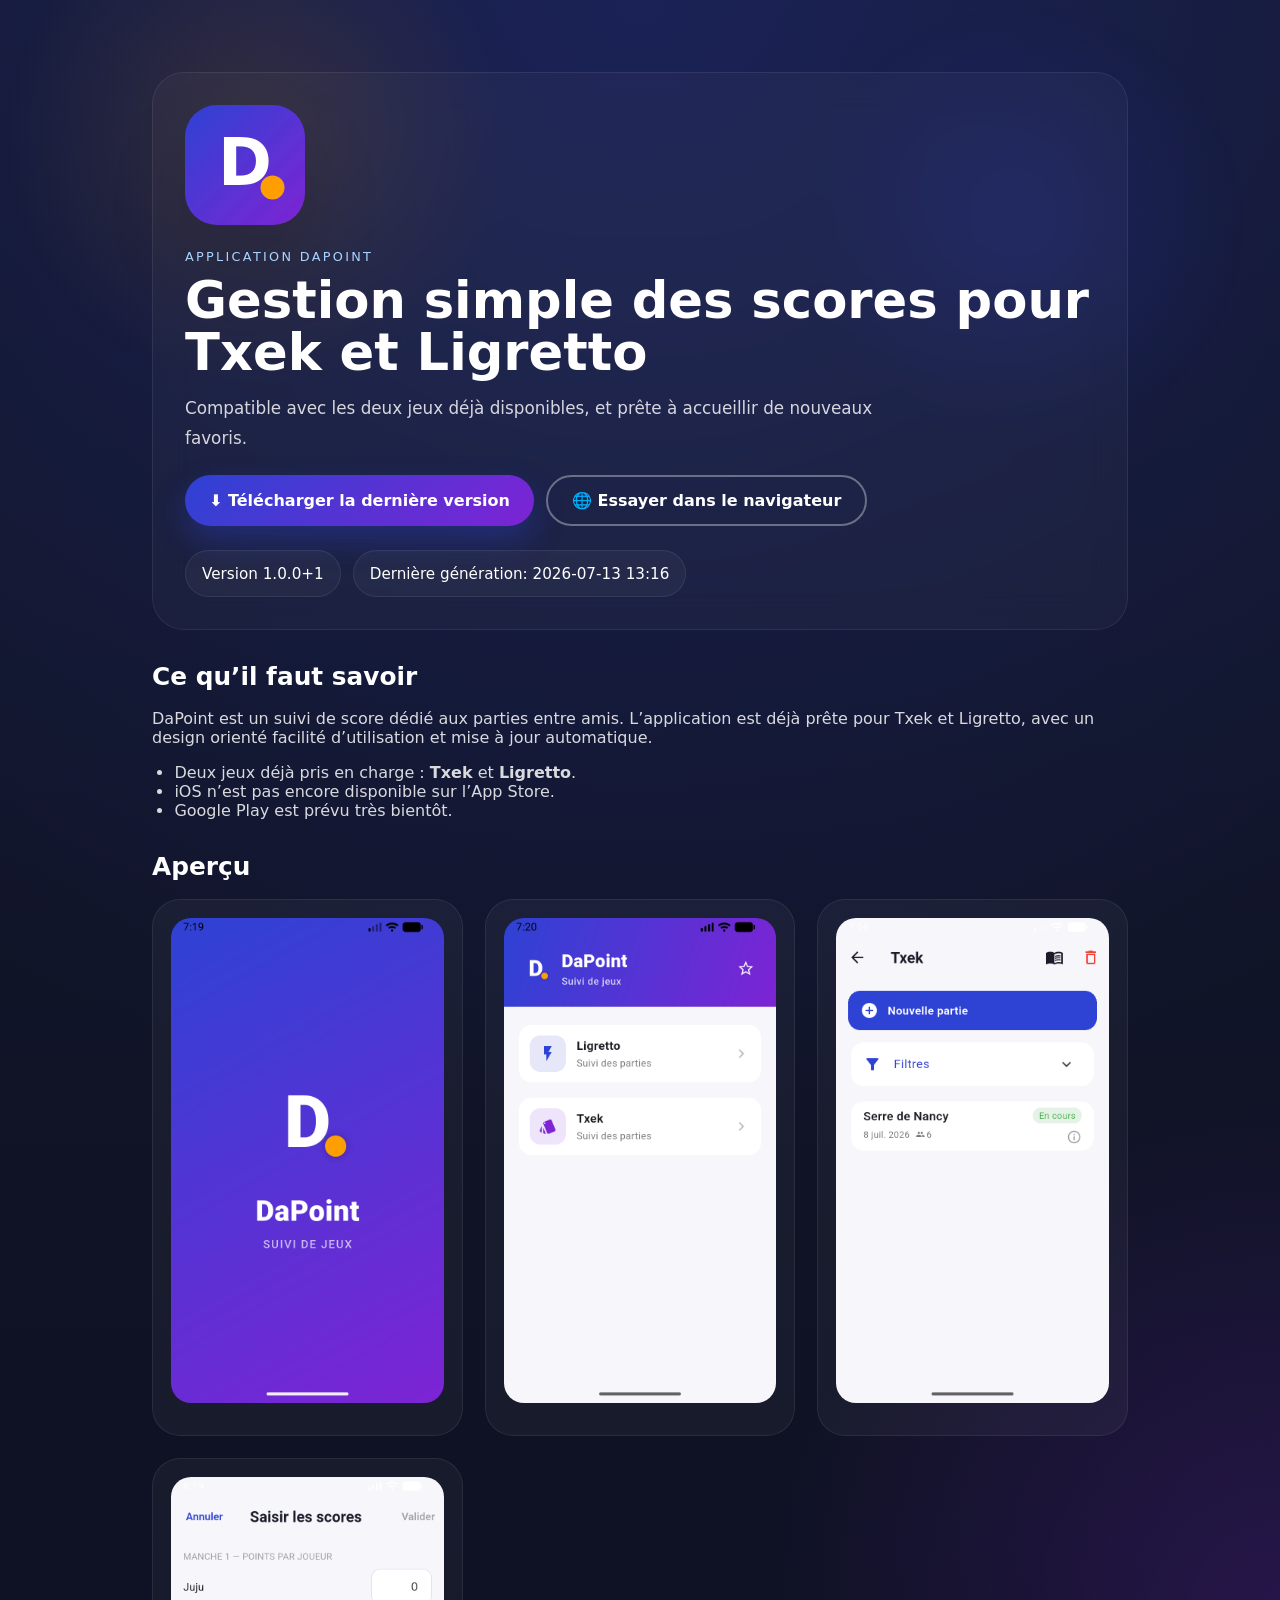
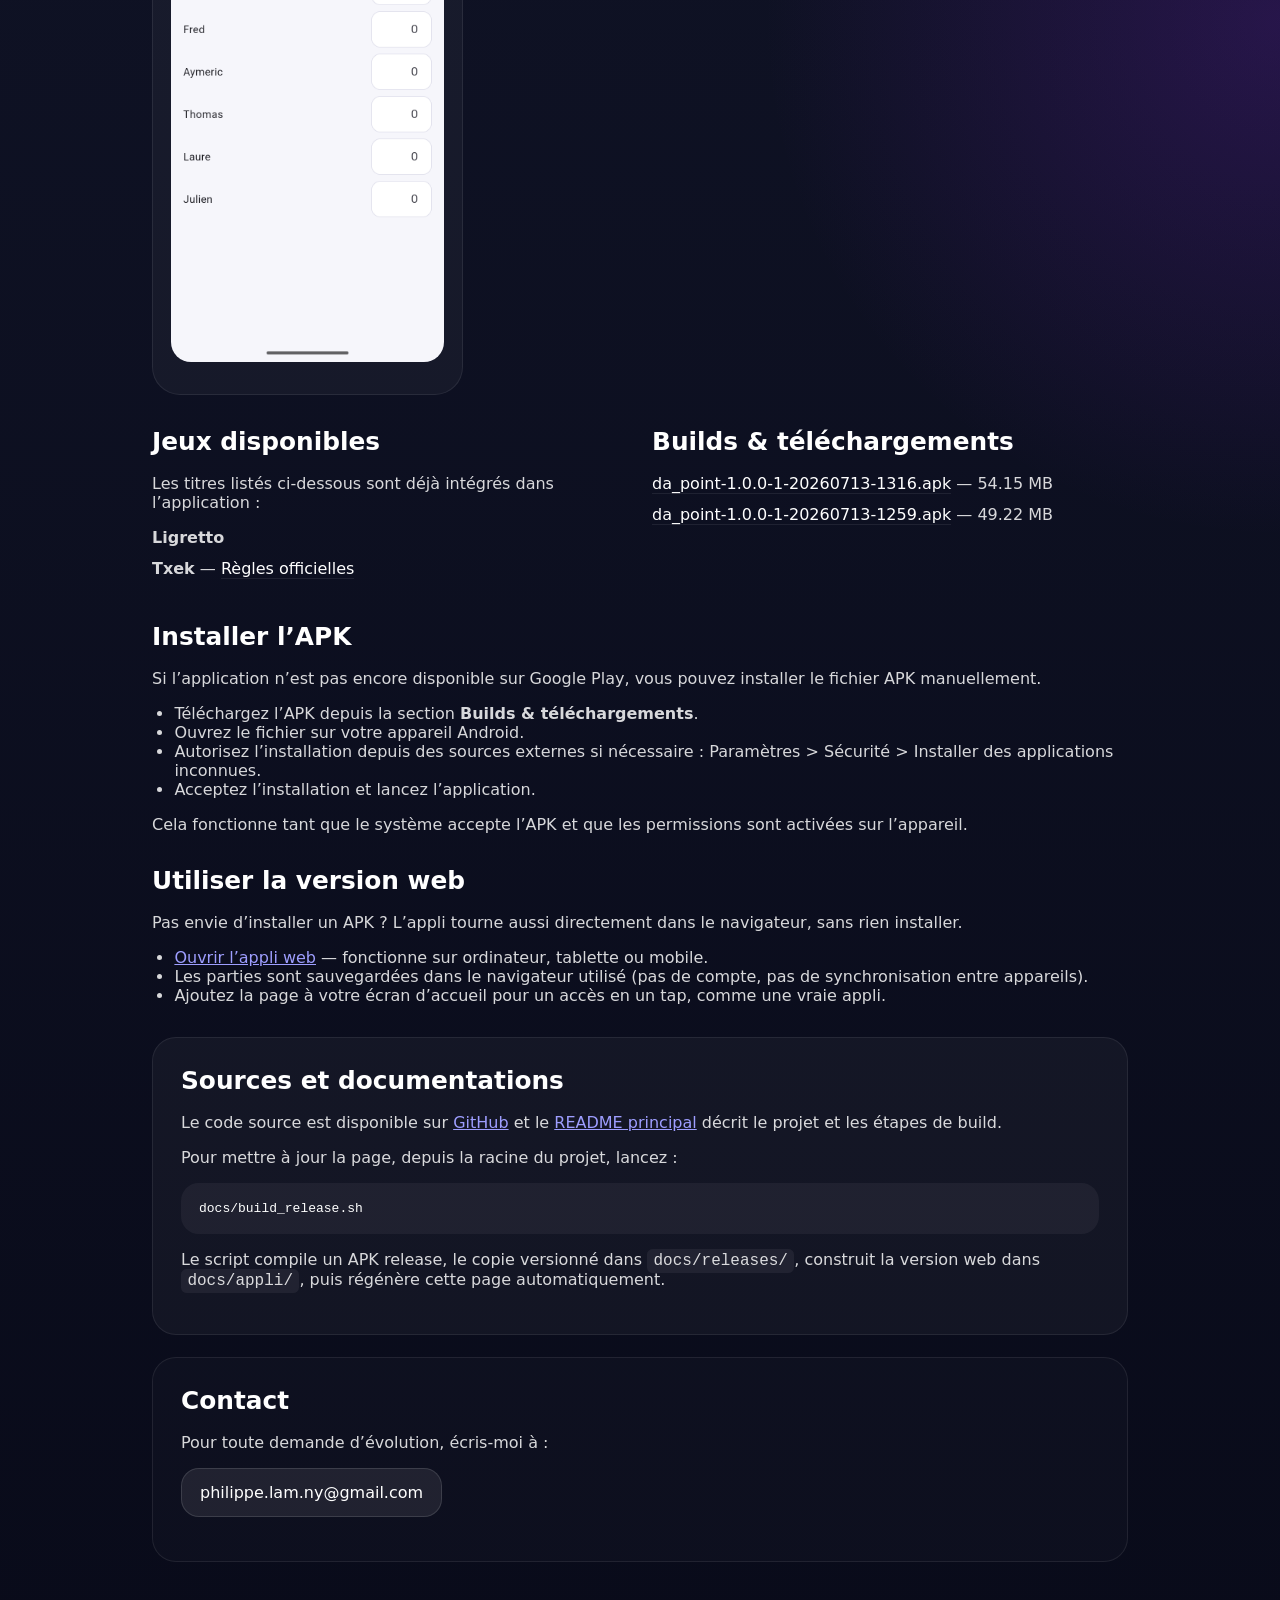
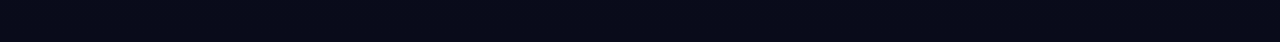
==== commit e5ecc3c5: "Fix version web" ====
--- a/docs/index.html
+++ b/docs/index.html
@@ -19,14 +19,14 @@
           <h1>Gestion simple des scores pour Txek et Ligretto</h1>
           <p class="subtitle">Compatible avec les deux jeux déjà disponibles, et prête à accueillir de nouveaux favoris.</p>
           <div class="hero-ctas">
-            <a class="cta" href="releases/da_point-1.0.0-1-20260713-1259.apk" download>⬇️ Télécharger la dernière version</a>
+            <a class="cta" href="releases/da_point-1.0.0-1-20260713-1316.apk" download>⬇️ Télécharger la dernière version</a>
             <a class="cta secondary" href="appli/">🌐 Essayer dans le navigateur</a>
           </div>
         </div>
       </div>
       <div class="hero-badges">
         <span>Version 1.0.0+1</span>
-        <span>Dernière génération: 2026-07-13 12:59</span>
+        <span>Dernière génération: 2026-07-13 13:16</span>
       </div>
     </section>
 
@@ -60,7 +60,7 @@
         <div>
           <h2>Builds & téléchargements</h2>
           <ul class="link-list">
-            <li><a href="releases/da_point-1.0.0-1-20260713-1259.apk">da_point-1.0.0-1-20260713-1259.apk</a> — 49.22 MB</li>
+            <li><a href="releases/da_point-1.0.0-1-20260713-1316.apk">da_point-1.0.0-1-20260713-1316.apk</a> — 54.15 MB</li><li><a href="releases/da_point-1.0.0-1-20260713-1259.apk">da_point-1.0.0-1-20260713-1259.apk</a> — 49.22 MB</li>
           </ul>
         </div>
       </div>
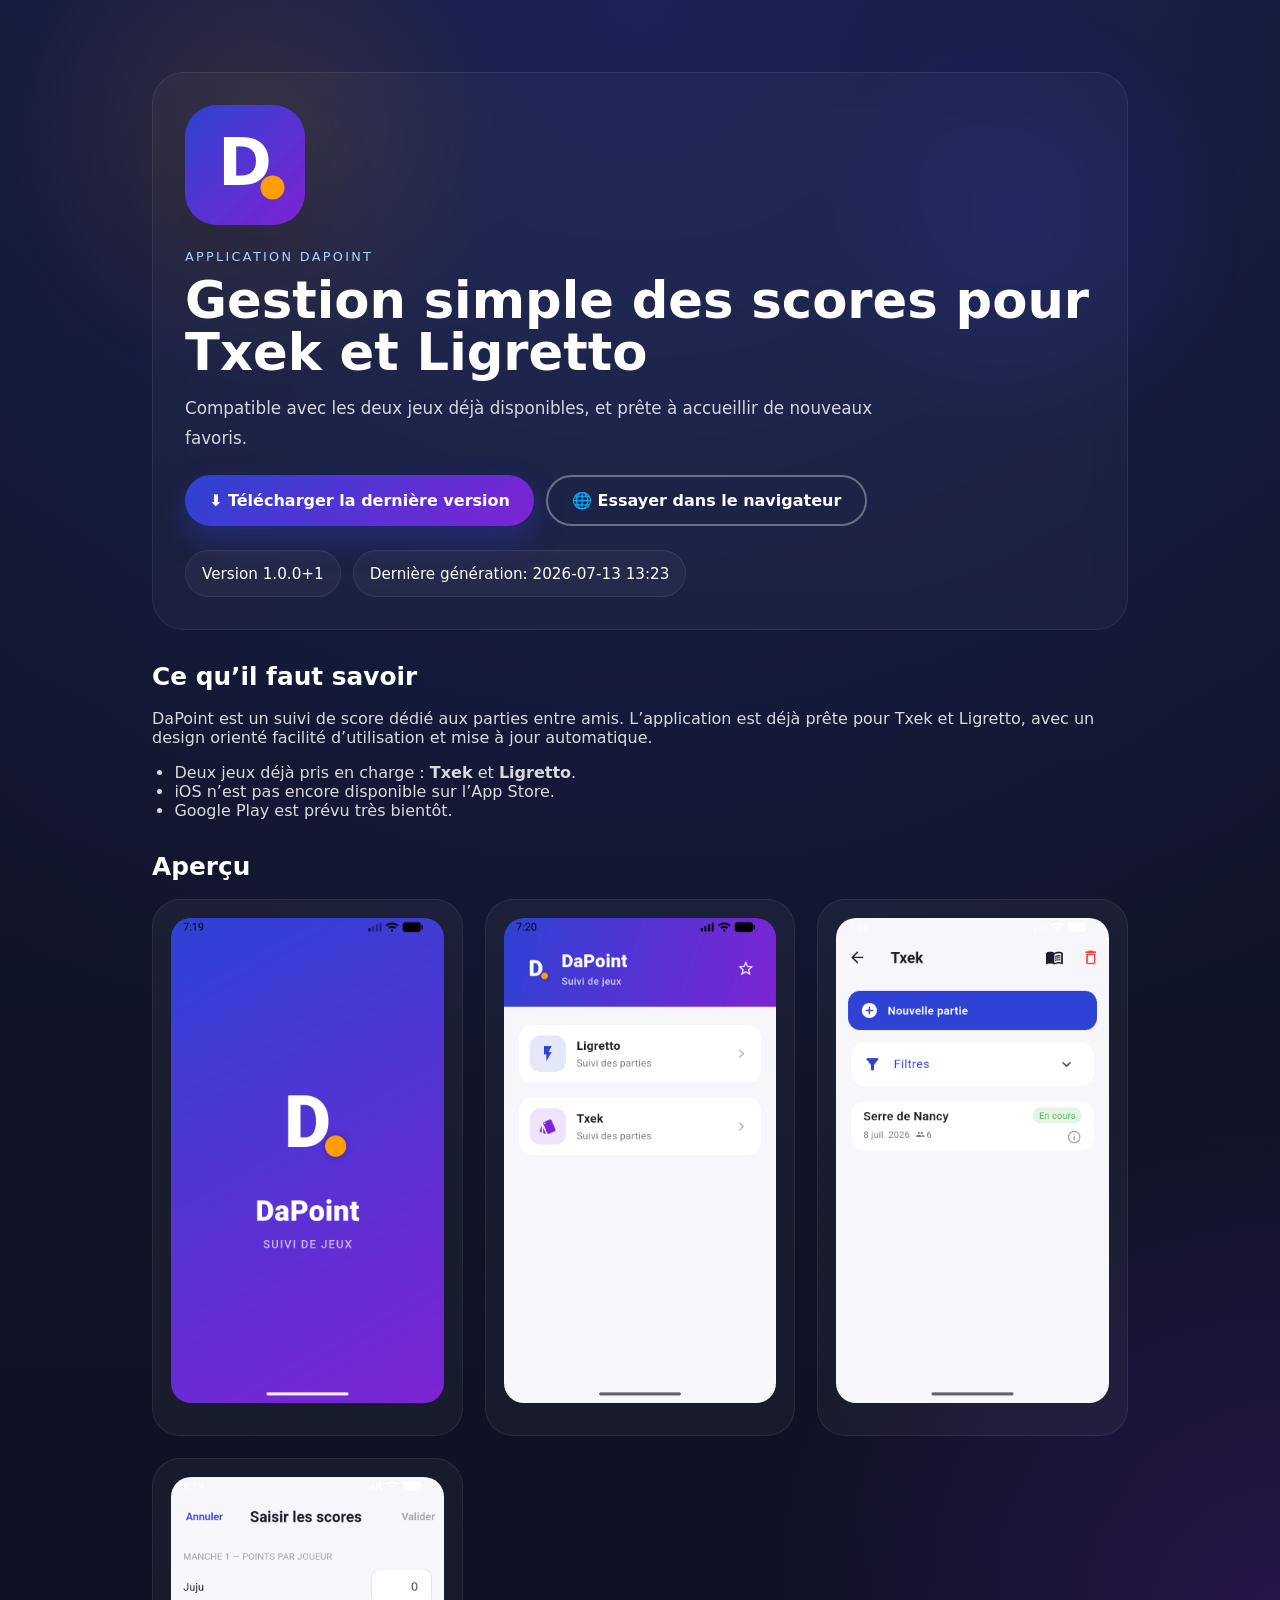
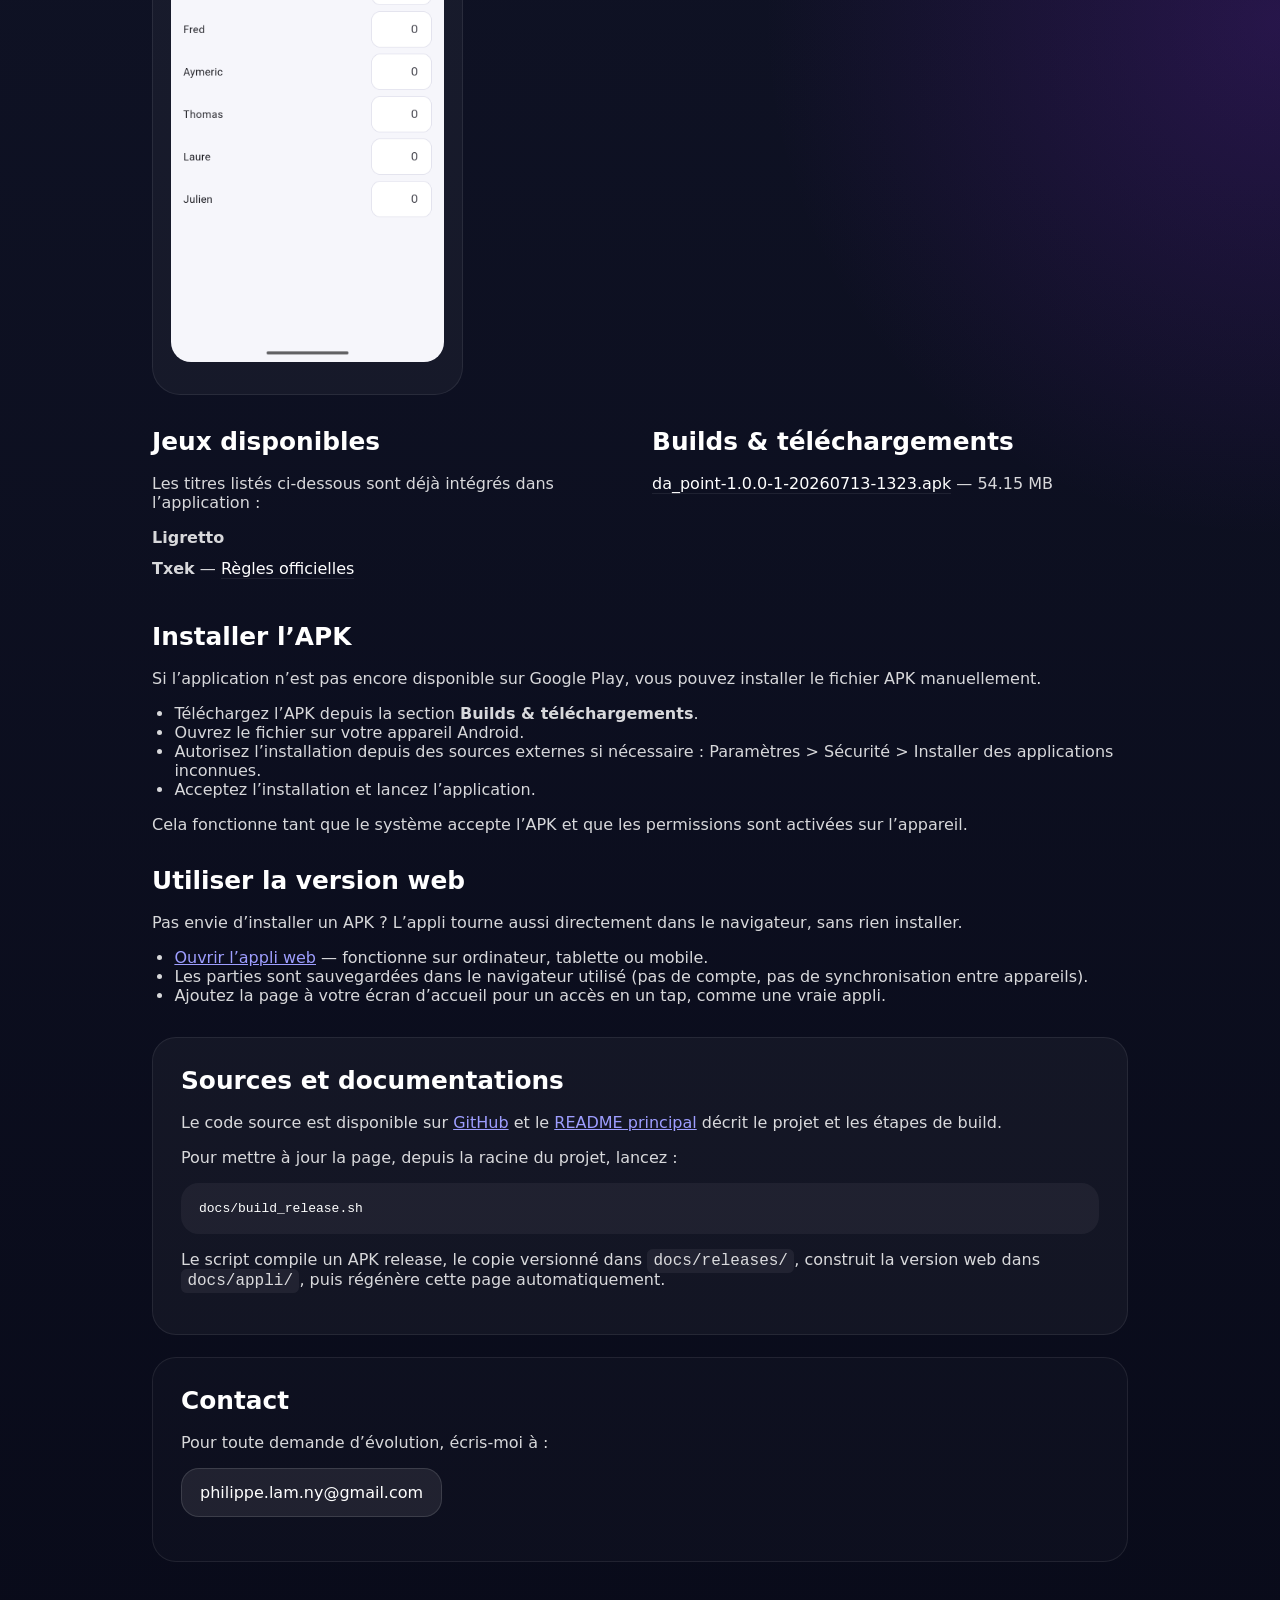
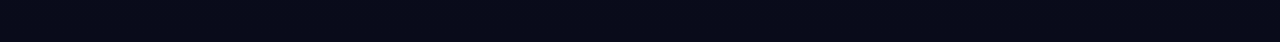
==== commit 6a315b1a: "fix release" ====
--- a/docs/index.html
+++ b/docs/index.html
@@ -19,14 +19,14 @@
           <h1>Gestion simple des scores pour Txek et Ligretto</h1>
           <p class="subtitle">Compatible avec les deux jeux déjà disponibles, et prête à accueillir de nouveaux favoris.</p>
           <div class="hero-ctas">
-            <a class="cta" href="releases/da_point-1.0.0-1-20260713-1316.apk" download>⬇️ Télécharger la dernière version</a>
+            <a class="cta" href="releases/da_point-1.0.0-1-20260713-1323.apk" download>⬇️ Télécharger la dernière version</a>
             <a class="cta secondary" href="appli/">🌐 Essayer dans le navigateur</a>
           </div>
         </div>
       </div>
       <div class="hero-badges">
         <span>Version 1.0.0+1</span>
-        <span>Dernière génération: 2026-07-13 13:16</span>
+        <span>Dernière génération: 2026-07-13 13:23</span>
       </div>
     </section>
 
@@ -60,7 +60,7 @@
         <div>
           <h2>Builds & téléchargements</h2>
           <ul class="link-list">
-            <li><a href="releases/da_point-1.0.0-1-20260713-1316.apk">da_point-1.0.0-1-20260713-1316.apk</a> — 54.15 MB</li><li><a href="releases/da_point-1.0.0-1-20260713-1259.apk">da_point-1.0.0-1-20260713-1259.apk</a> — 49.22 MB</li>
+            <li><a href="releases/da_point-1.0.0-1-20260713-1323.apk">da_point-1.0.0-1-20260713-1323.apk</a> — 54.15 MB</li>
           </ul>
         </div>
       </div>
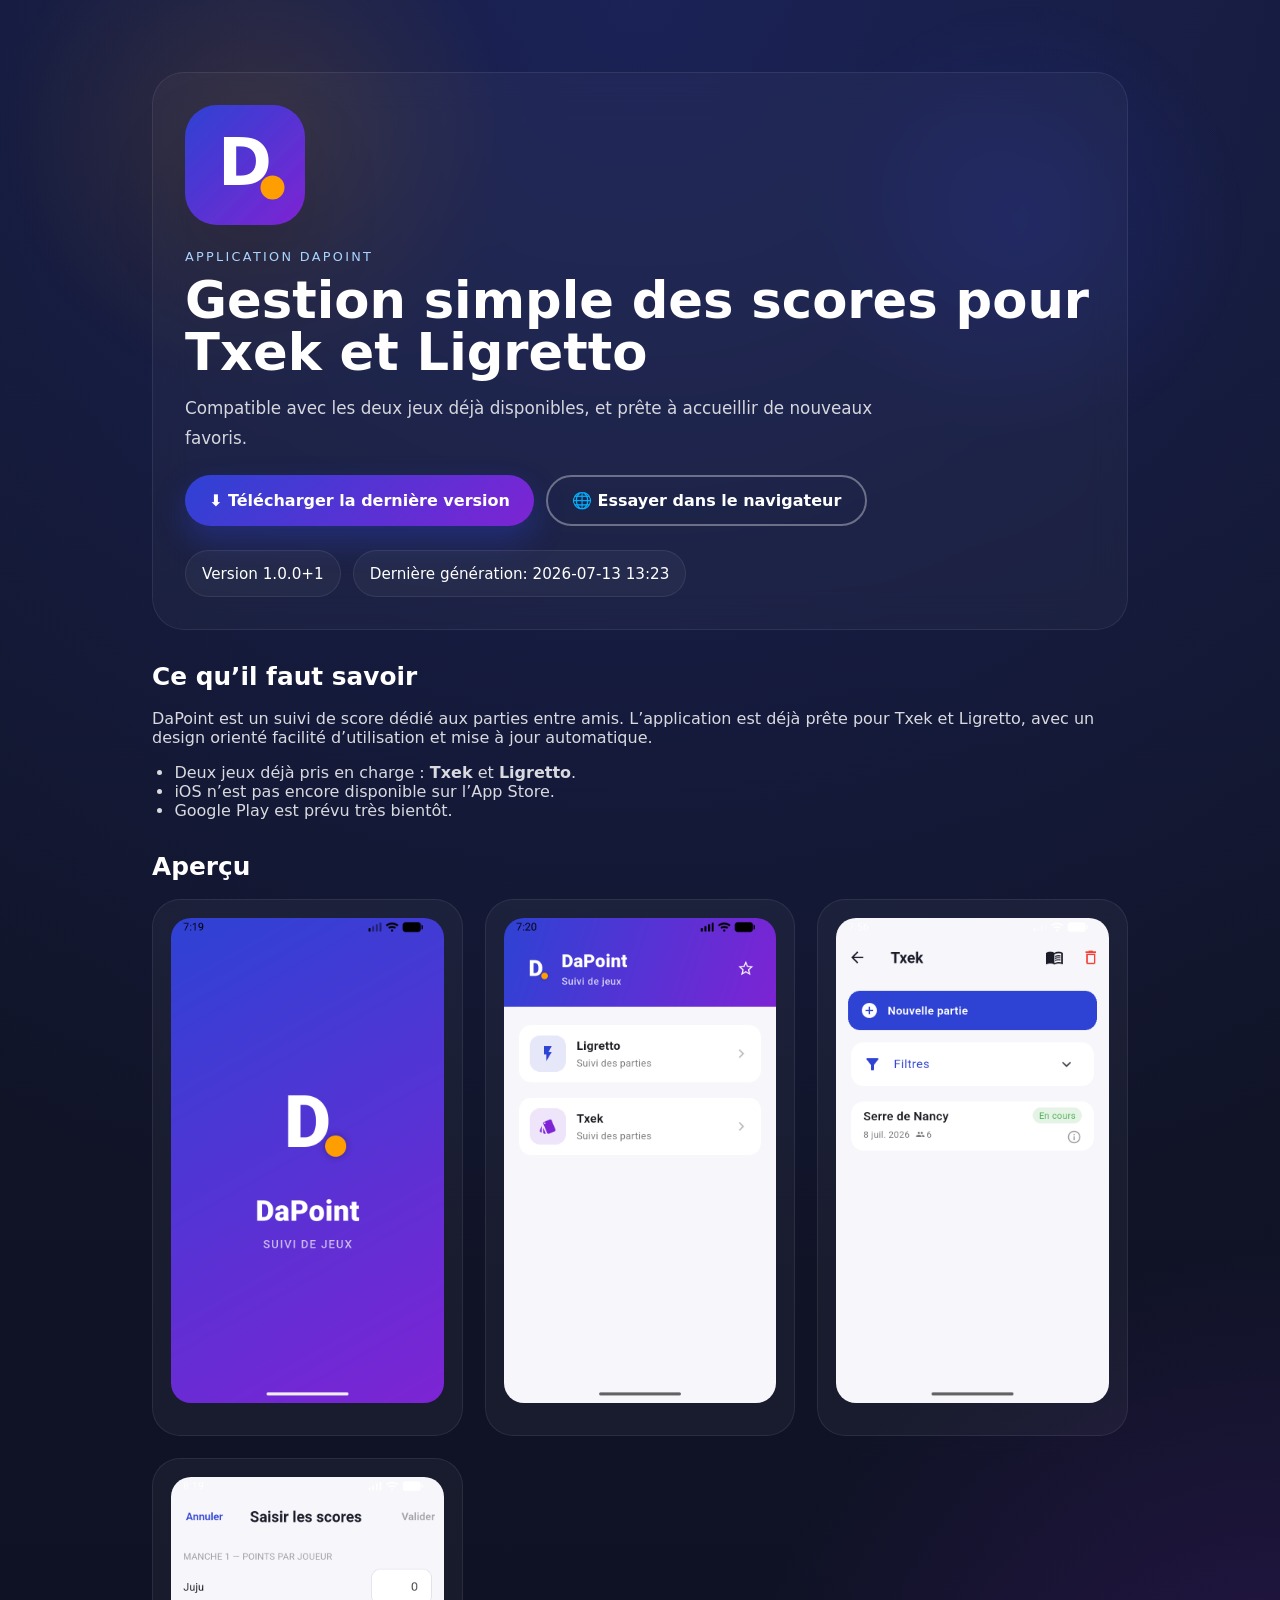
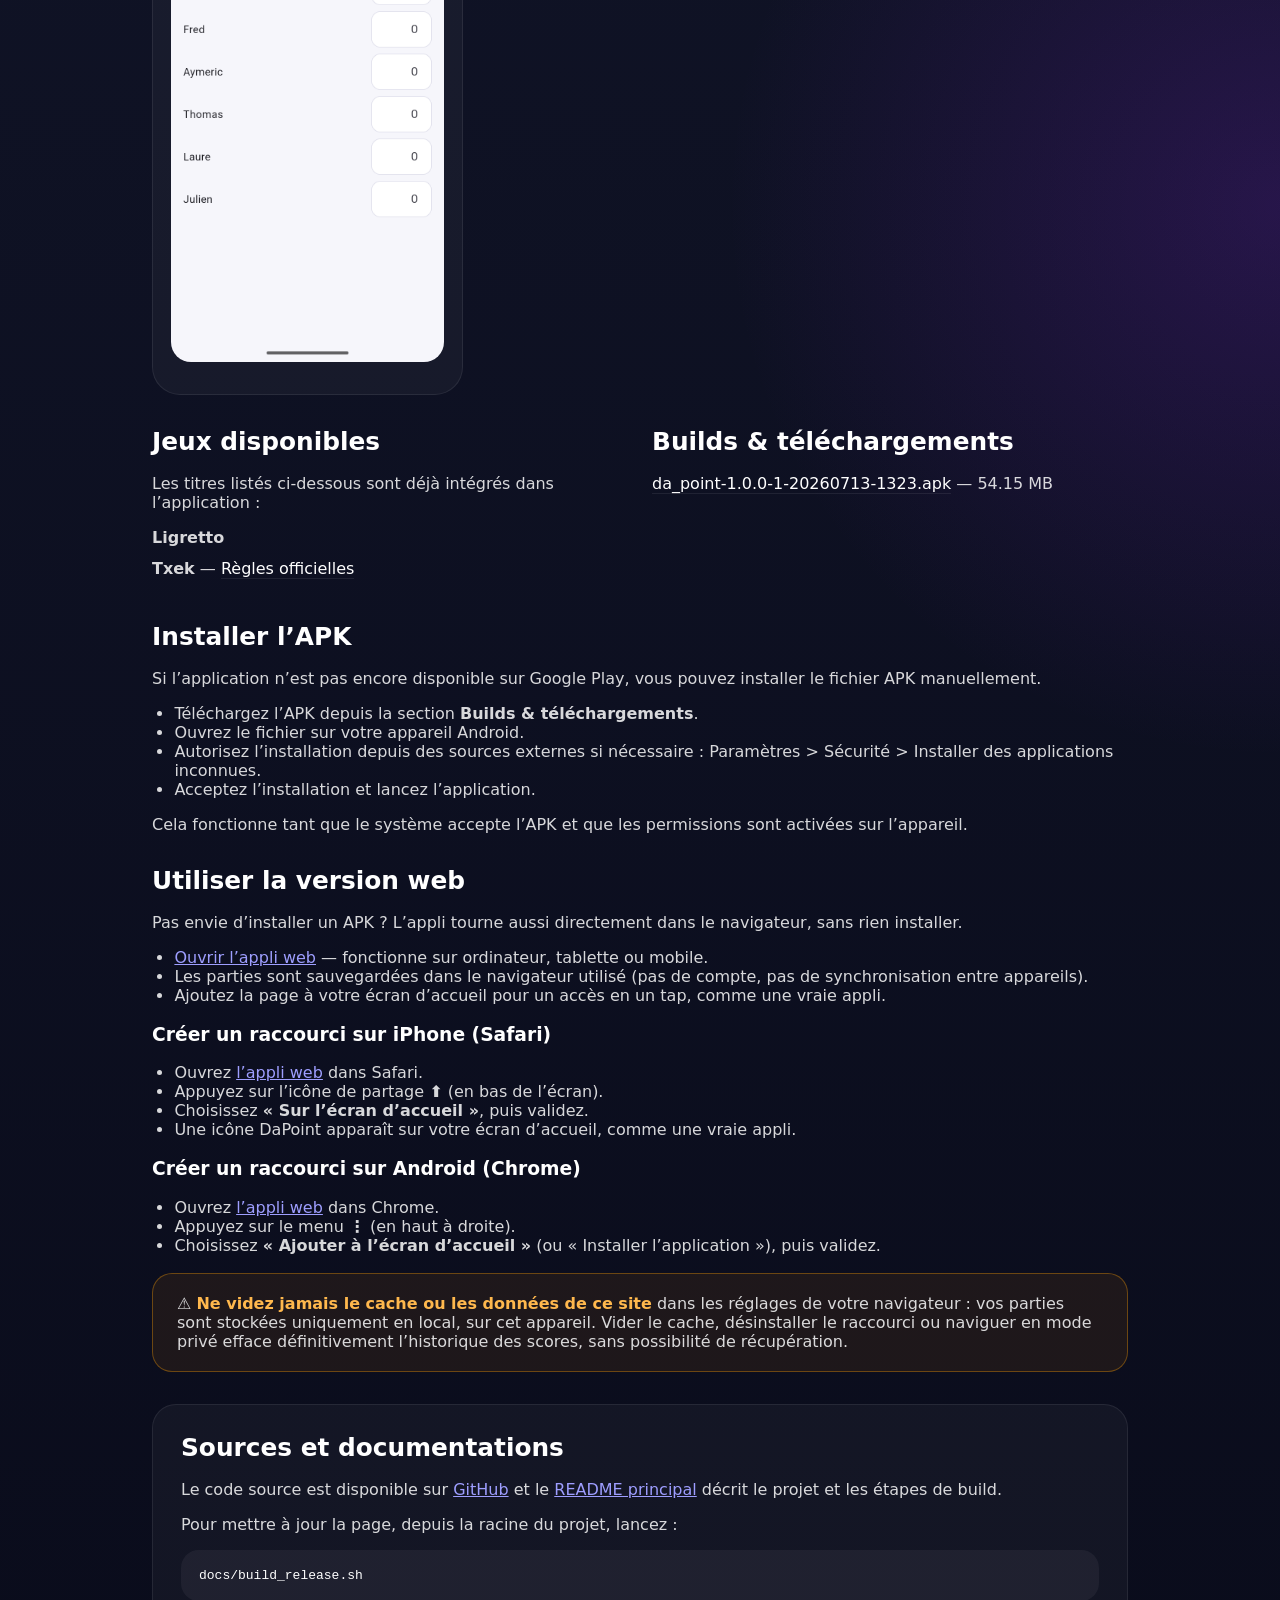
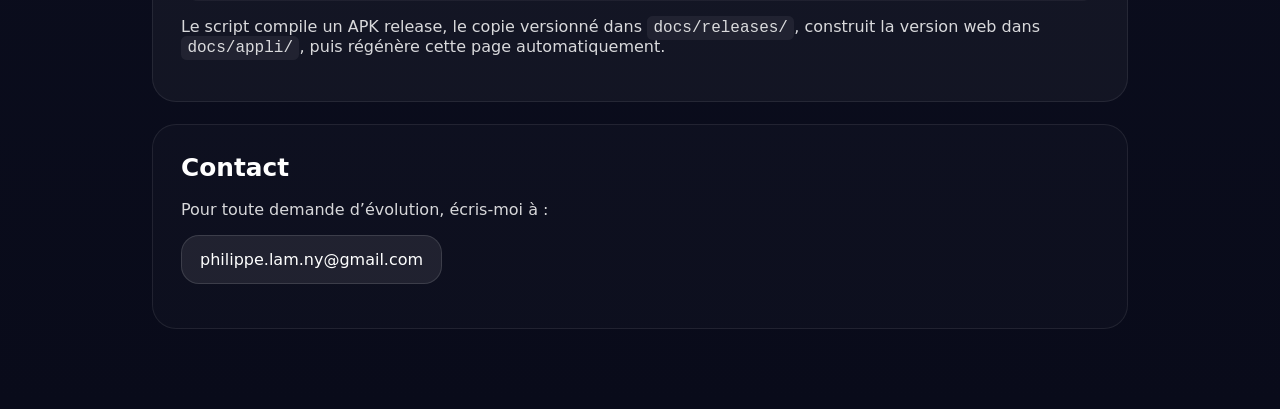
==== commit cb34312f: "comment mettre un raccourcis" ====
--- a/docs/index.html
+++ b/docs/index.html
@@ -86,6 +86,25 @@
         <li>Les parties sont sauvegardées dans le navigateur utilisé (pas de compte, pas de synchronisation entre appareils).</li>
         <li>Ajoutez la page à votre écran d’accueil pour un accès en un tap, comme une vraie appli.</li>
       </ul>
+
+      <h3>Créer un raccourci sur iPhone (Safari)</h3>
+      <ul>
+        <li>Ouvrez <a href="appli/">l’appli web</a> dans Safari.</li>
+        <li>Appuyez sur l’icône de partage <strong>⬆️</strong> (en bas de l’écran).</li>
+        <li>Choisissez <strong>« Sur l’écran d’accueil »</strong>, puis validez.</li>
+        <li>Une icône DaPoint apparaît sur votre écran d’accueil, comme une vraie appli.</li>
+      </ul>
+
+      <h3>Créer un raccourci sur Android (Chrome)</h3>
+      <ul>
+        <li>Ouvrez <a href="appli/">l’appli web</a> dans Chrome.</li>
+        <li>Appuyez sur le menu <strong>⋮</strong> (en haut à droite).</li>
+        <li>Choisissez <strong>« Ajouter à l’écran d’accueil »</strong> (ou « Installer l’application »), puis validez.</li>
+      </ul>
+
+      <div class="warning">
+        <p>⚠️ <strong>Ne videz jamais le cache ou les données de ce site</strong> dans les réglages de votre navigateur : vos parties sont stockées uniquement en local, sur cet appareil. Vider le cache, désinstaller le raccourci ou naviguer en mode privé efface définitivement l’historique des scores, sans possibilité de récupération.</p>
+      </div>
     </section>
 
     <section class="callout">
--- a/docs/styles.css
+++ b/docs/styles.css
@@ -200,6 +200,22 @@
   border-radius: 24px;
 }
 
+.warning {
+  border: 1px solid rgba(255, 158, 0, 0.35);
+  background: rgba(255, 158, 0, 0.08);
+  padding: 20px 24px;
+  border-radius: 20px;
+  margin-top: 18px;
+}
+
+.warning p {
+  margin: 0;
+}
+
+.warning strong {
+  color: #ffb84d;
+}
+
 .contact-block {
   border: 1px solid rgba(255, 255, 255, 0.08);
   background: rgba(255, 255, 255, 0.02);
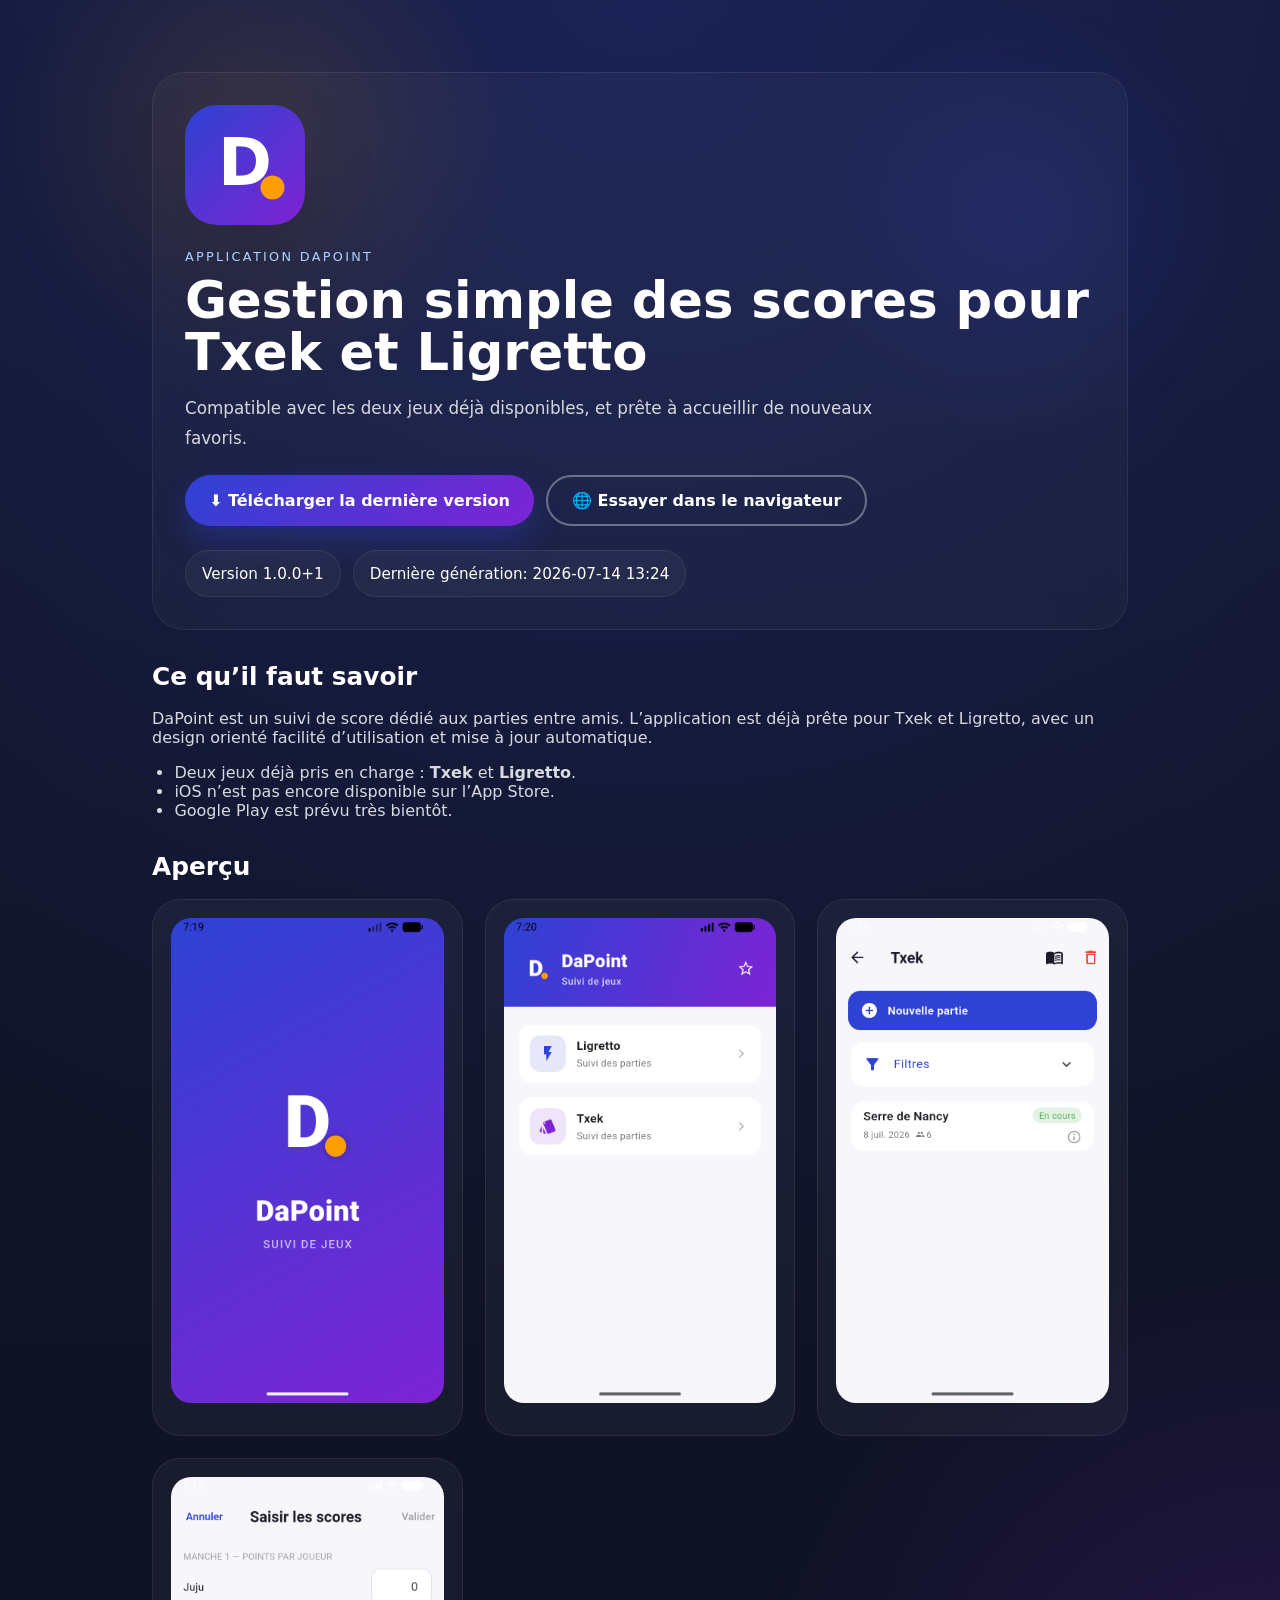
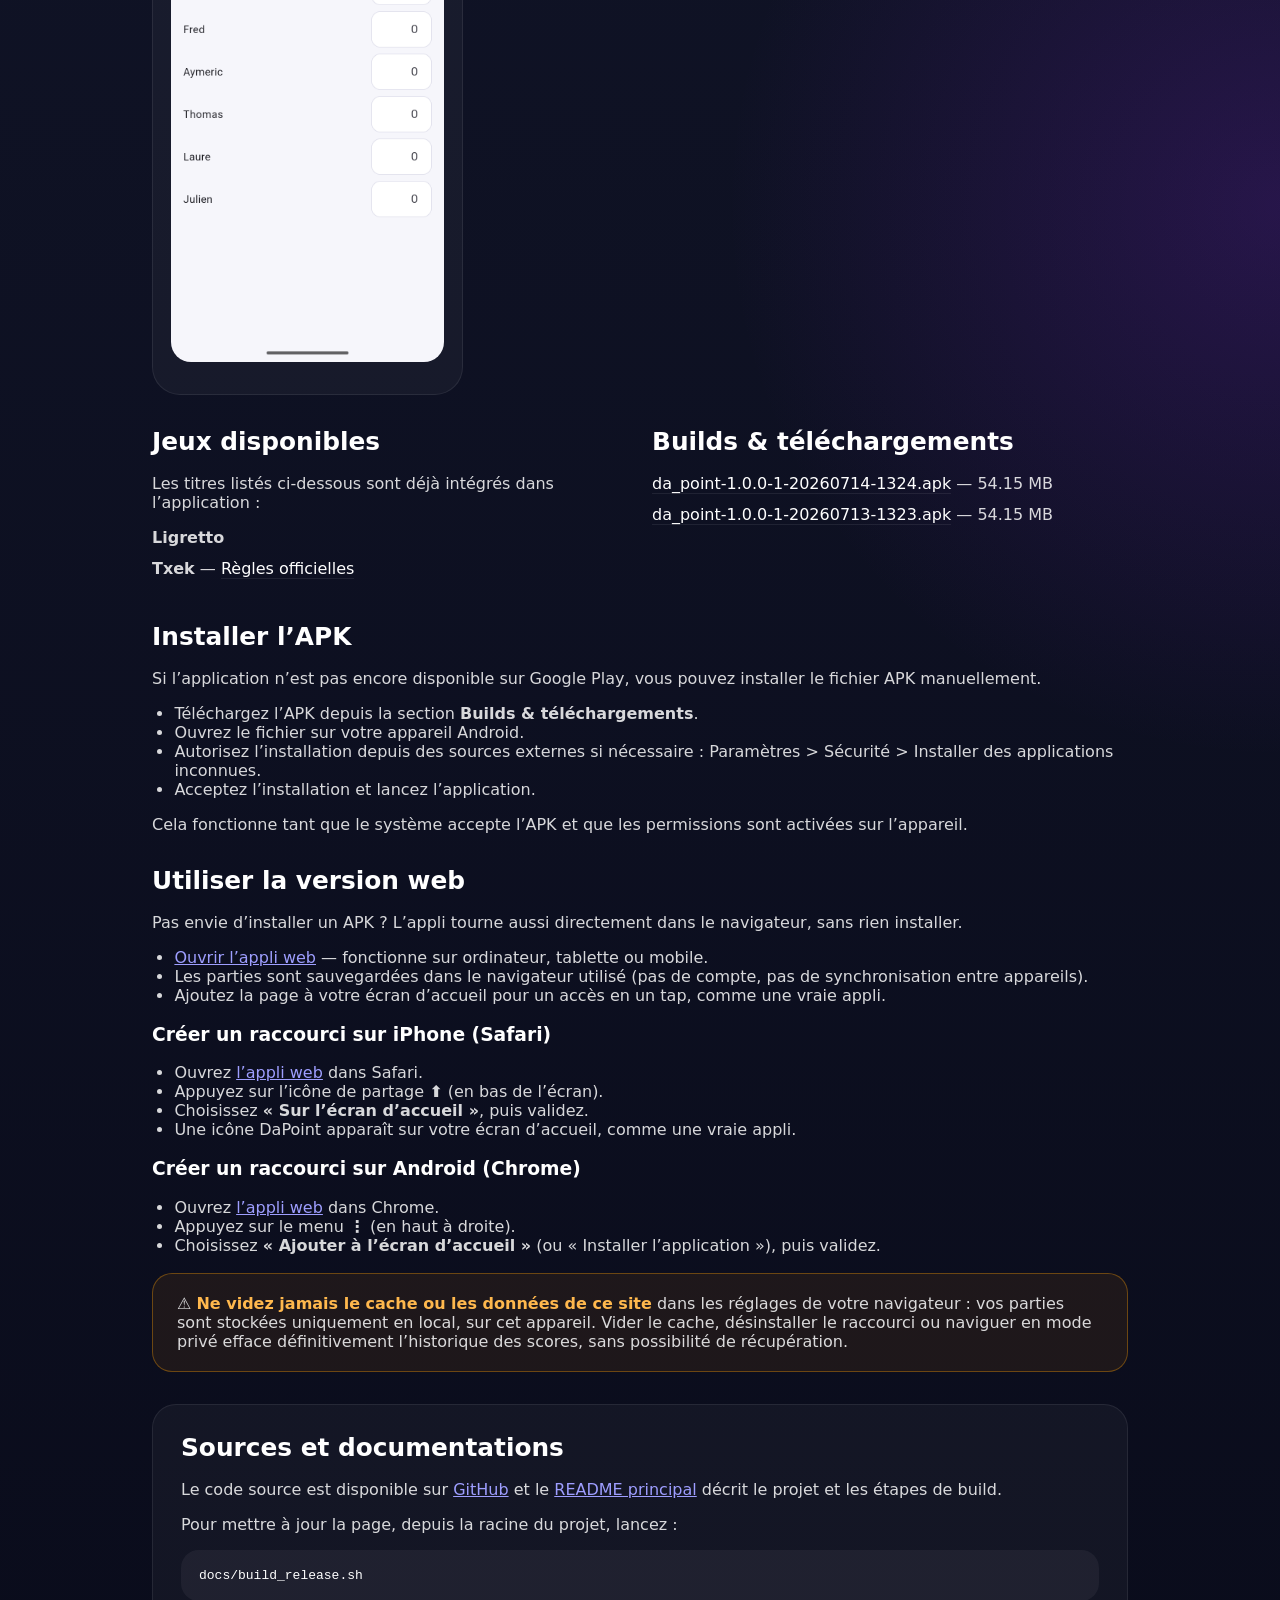
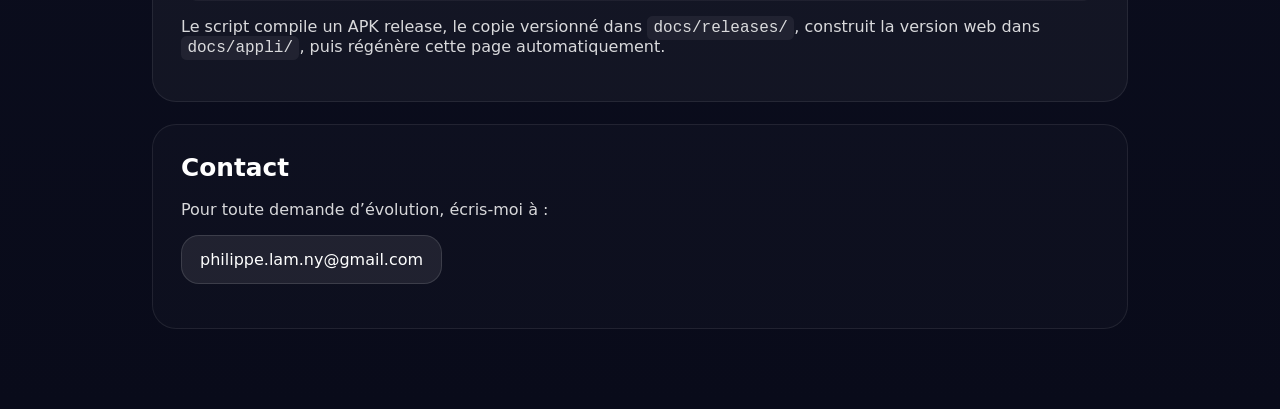
==== commit 2efcf85a: "mise à jour" ====
--- a/docs/index.html
+++ b/docs/index.html
@@ -19,14 +19,14 @@
           <h1>Gestion simple des scores pour Txek et Ligretto</h1>
           <p class="subtitle">Compatible avec les deux jeux déjà disponibles, et prête à accueillir de nouveaux favoris.</p>
           <div class="hero-ctas">
-            <a class="cta" href="releases/da_point-1.0.0-1-20260713-1323.apk" download>⬇️ Télécharger la dernière version</a>
+            <a class="cta" href="releases/da_point-1.0.0-1-20260714-1324.apk" download>⬇️ Télécharger la dernière version</a>
             <a class="cta secondary" href="appli/">🌐 Essayer dans le navigateur</a>
           </div>
         </div>
       </div>
       <div class="hero-badges">
         <span>Version 1.0.0+1</span>
-        <span>Dernière génération: 2026-07-13 13:23</span>
+        <span>Dernière génération: 2026-07-14 13:24</span>
       </div>
     </section>
 
@@ -60,7 +60,7 @@
         <div>
           <h2>Builds & téléchargements</h2>
           <ul class="link-list">
-            <li><a href="releases/da_point-1.0.0-1-20260713-1323.apk">da_point-1.0.0-1-20260713-1323.apk</a> — 54.15 MB</li>
+            <li><a href="releases/da_point-1.0.0-1-20260714-1324.apk">da_point-1.0.0-1-20260714-1324.apk</a> — 54.15 MB</li><li><a href="releases/da_point-1.0.0-1-20260713-1323.apk">da_point-1.0.0-1-20260713-1323.apk</a> — 54.15 MB</li>
           </ul>
         </div>
       </div>
